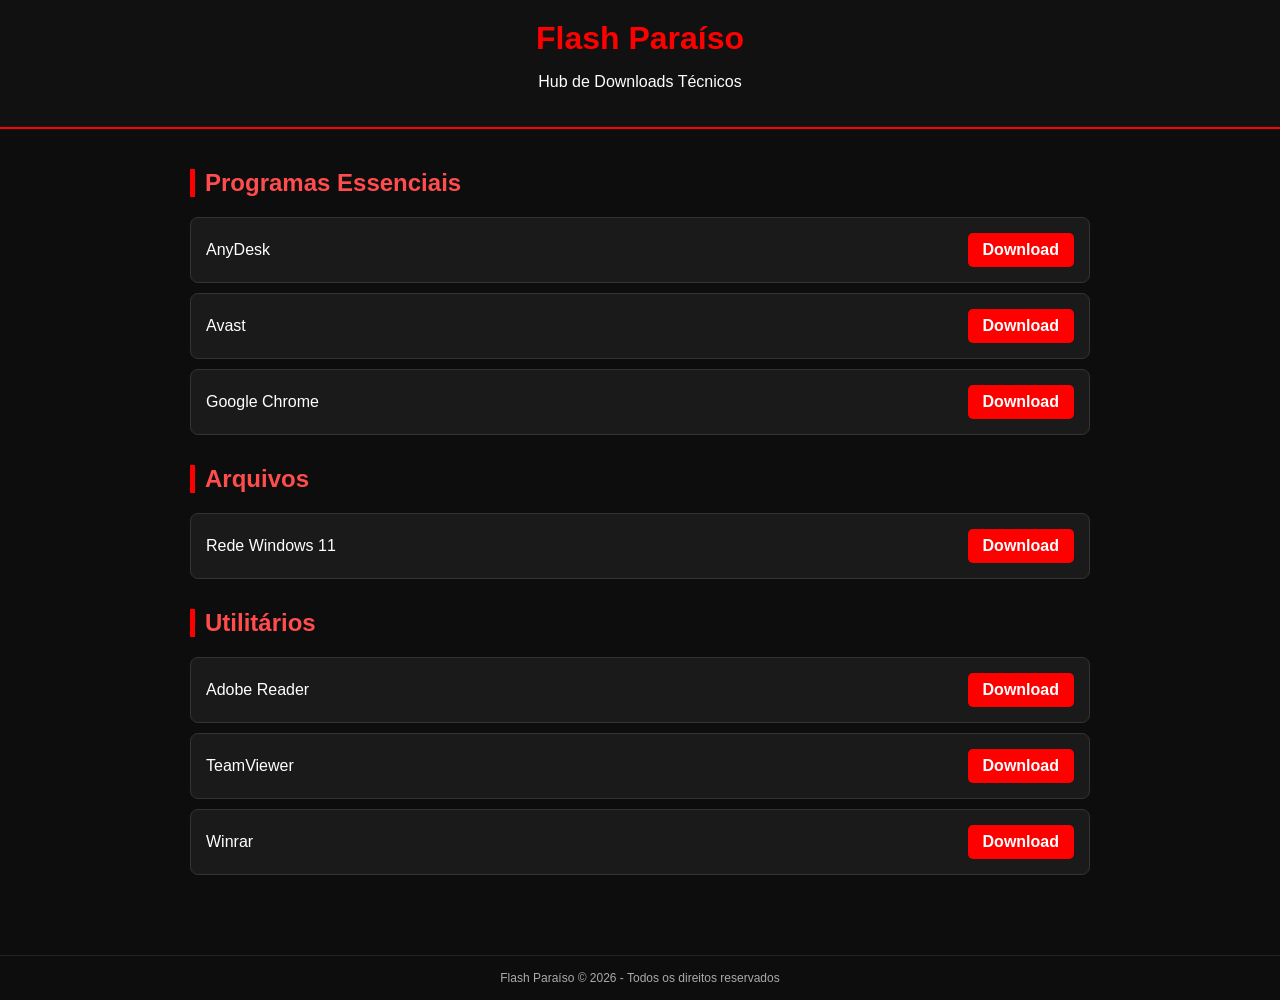
==== index.html @ 2656b897 "Adição de novos softwares" ====
<!DOCTYPE html>
<html lang="pt-BR">
<head>
    <meta charset="UTF-8">
    <meta name="viewport" content="width=device-width, initial-scale=1.0">
    <title>Hub de downloads</title>

    <link rel="stylesheet" href="styles.css">
</head>
    <body>
        <header>
            <h1>Flash Paraíso</h1>
            <p>Hub de Downloads Técnicos</p>
        </header>

        <div class="container">

        <div class="category">
            <h2>Programas Essenciais</h2>

            <div class="card">
                <span>AnyDesk</span>
                <a href="https://flashparaiso-downloads.s3.sa-east-1.amazonaws.com/AnyDesk.exe" class="btn">Download</a>
            </div>

            <div class="card">
                <span>Avast</span>
                <a href="https://flashparaiso-downloads.s3.sa-east-1.amazonaws.com/avast_gr%C3%A1tis_antiv%C3%ADrus_configura%C3%A7%C3%A3o_online.exe" class="btn">Download</a>
            </div>

            <div class="card">
                <span>Google Chrome</span>
                <a href="https://flashparaiso-downloads.s3.sa-east-1.amazonaws.com/ChromeSetup.exe" class="btn">Download</a>
            </div>



        </div>

        <div class="category">
            <h2>Arquivos</h2>

            <div class="card">
                <span>Rede Windows 11</span>
                <a href="https://flashparaiso-downloads.s3.sa-east-1.amazonaws.com/rede+windows+11.rar" class="btn">Download</a>
            </div>
        </div>

        <div class="category">
            <h2>Utilitários</h2>

            <div class="card">
                <span>Adobe Reader</span>
                <a href="https://flashparaiso-downloads.s3.sa-east-1.amazonaws.com/Reader_br_install.exe" class="btn">Download</a>
            </div>

            <div class="card">
                <span>TeamViewer</span>
                <a href="https://flashparaiso-downloads.s3.sa-east-1.amazonaws.com/TeamViewerQS_x64.exe" class="btn">Download</a>
            </div>

            <div class="card">
                <span>Winrar</span>
                <a href="https://flashparaiso-downloads.s3.sa-east-1.amazonaws.com/winrar-x64-720br.exe" class="btn">Download</a>
            </div>

        </div>

    </div>

    <footer>
        Flash Paraíso © 2026 - Todos os direitos reservados
    </footer>
    </body>
</html>
---- styles.css ----
body {
    margin: 0;
    font-family: Arial, sans-serif;
    background-color: #0d0d0d;
    color: #fff;
}

header {
    background-color: #111;
    padding: 20px;
    text-align: center;
    border-bottom: 2px solid #ff0000;
}

header h1 {
    margin: 0;
    color: #ff0000;
}

.container {
    padding: 20px;
    max-width: 900px;
    margin: auto;
}

.category {
    margin-bottom: 30px;
}

.category h2 {
    border-left: 5px solid #ff0000;
    padding-left: 10px;
    color: #ff4d4d;
}

.card {
    background-color: #1a1a1a;
    padding: 15px;
    margin: 10px 0;
    border-radius: 8px;
    display: flex;
    justify-content: space-between;
    align-items: center;
    transition: 0.2s;
    border: 1px solid #333;
}

.card:hover {
    border-color: #ff0000;
    transform: scale(1.01);
}

.btn {
    background-color: #ff0000;
    color: #fff;
    padding: 8px 15px;
    text-decoration: none;
    border-radius: 5px;
    font-weight: bold;
    transition: 0.2s;
}

.btn:hover {
    background-color: #cc0000;
}

footer {
    text-align: center;
    padding: 15px;
    border-top: 1px solid #222;
    margin-top: 30px;
    font-size: 12px;
    color: #aaa;
}
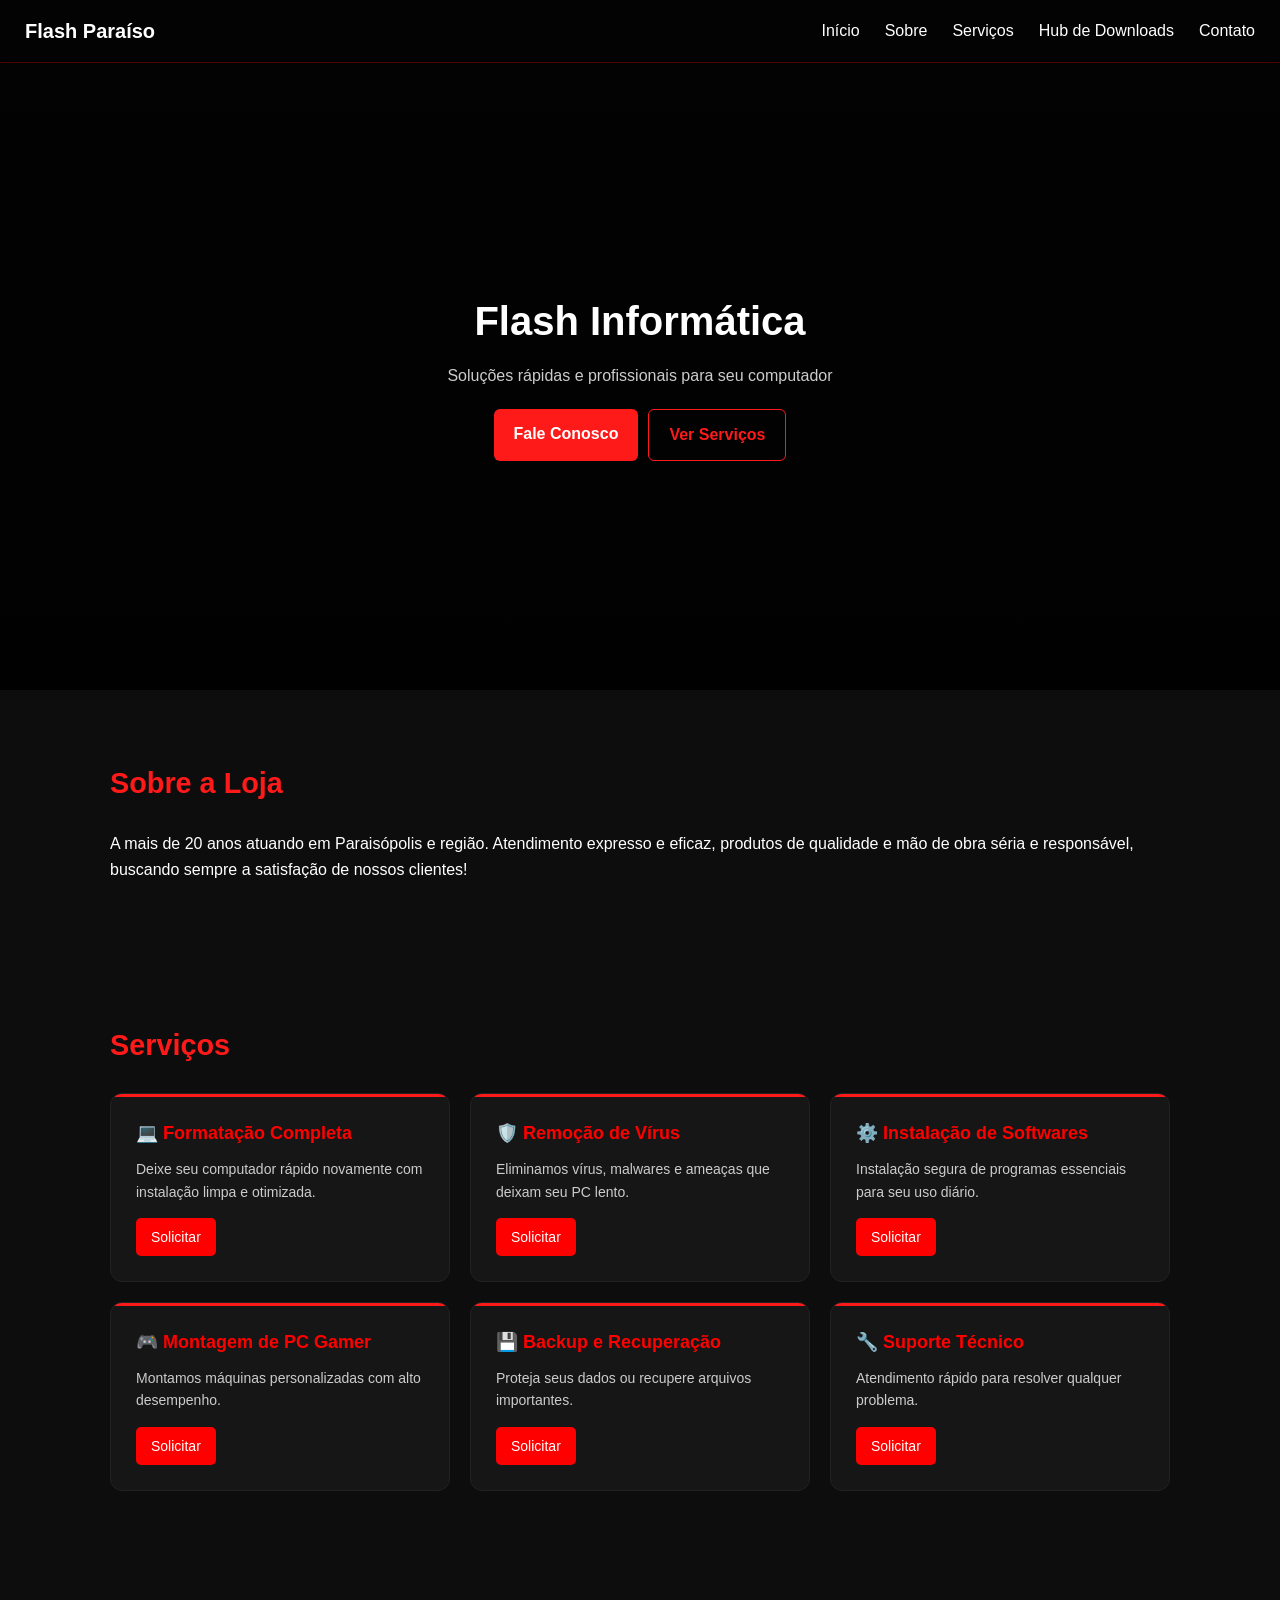
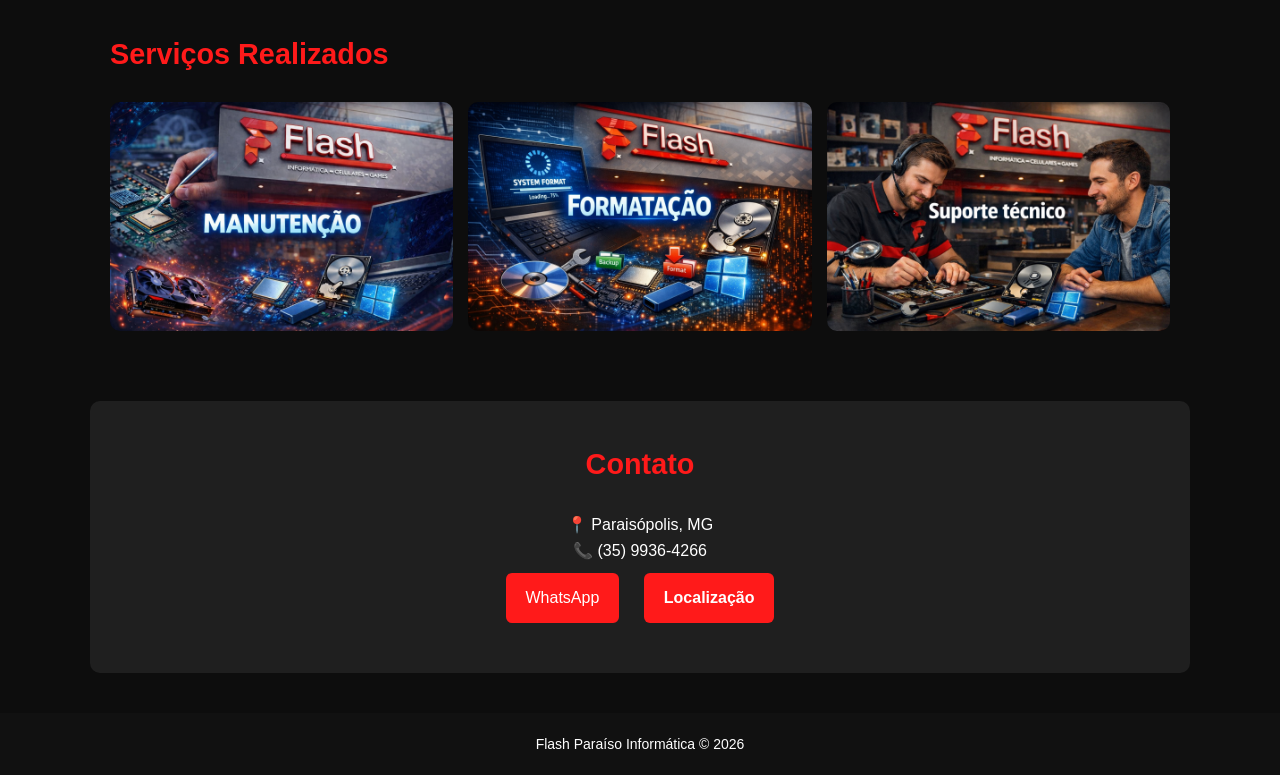
==== commit 555b6865: "Site" ====
--- a/index.html
+++ b/index.html
@@ -1,75 +1,115 @@
 <!DOCTYPE html>
-<html lang="pt-BR">
-<head>
+<html lang="pt-br">
+  <head>
     <meta charset="UTF-8">
     <meta name="viewport" content="width=device-width, initial-scale=1.0">
-    <title>Hub de downloads</title>
+    <title>Flash Informática - Paraíso</title>
 
-    <link rel="stylesheet" href="styles.css">
-</head>
-    <body>
-        <header>
-            <h1>Flash Paraíso</h1>
-            <p>Hub de Downloads Técnicos</p>
-        </header>
+    <link rel="stylesheet" href="styles/index.css">
+  </head>
 
-        <div class="container">
+  <body>
 
-        <div class="category">
-            <h2>Programas Essenciais</h2>
+    <nav>
+      <h1>Flash Paraíso</h1>
+      <div class="menu-toggle" onclick="toggleMenu()">☰</div>
+      <ul id="menu">
+        <li><a href="#">Início</a></li>
+        <li><a href="#sobre">Sobre</a></li>
+        <li><a href="#servicos">Serviços</a></li>
+        <li><a href="view/hub_downloads.html">Hub de Downloads</a></li>
+        <li><a href="#contato">Contato</a></li>
+      </ul>
+    </nav>
 
-            <div class="card">
-                <span>AnyDesk</span>
-                <a href="https://flashparaiso-downloads.s3.sa-east-1.amazonaws.com/AnyDesk.exe" class="btn">Download</a>
-            </div>
+    <header>
+      <h1>Flash Informática</h1>
+      <p>Soluções rápidas e profissionais para seu computador</p>
+      <div class="cta">
+        <a href="#contato" class="btn btn-primary">Fale Conosco</a>
+        <a href="#servicos" class="btn btn-outline">Ver Serviços</a>
+      </div>
+    </header>
 
-            <div class="card">
-                <span>Avast</span>
-                <a href="https://flashparaiso-downloads.s3.sa-east-1.amazonaws.com/avast_gr%C3%A1tis_antiv%C3%ADrus_configura%C3%A7%C3%A3o_online.exe" class="btn">Download</a>
-            </div>
+    <section id="sobre">
+      <h2>Sobre a Loja</h2>
+      <p>
+        A mais de 20 anos atuando em Paraisópolis e região. Atendimento expresso e eficaz, produtos de qualidade e mão de obra séria e responsável, buscando sempre a satisfação de nossos clientes!
+      </p>
+    </section>
 
-            <div class="card">
-                <span>Google Chrome</span>
-                <a href="https://flashparaiso-downloads.s3.sa-east-1.amazonaws.com/ChromeSetup.exe" class="btn">Download</a>
-            </div>
+    <section id="servicos">
+      <h2>Serviços</h2>
 
+      <div class="services">
 
-
+        <div class="card">
+          <h3>💻 Formatação Completa</h3>
+          <p>Deixe seu computador rápido novamente com instalação limpa e otimizada.</p>
+          <a href="#contato">Solicitar</a>
         </div>
 
-        <div class="category">
-            <h2>Arquivos</h2>
-
-            <div class="card">
-                <span>Rede Windows 11</span>
-                <a href="https://flashparaiso-downloads.s3.sa-east-1.amazonaws.com/rede+windows+11.rar" class="btn">Download</a>
-            </div>
+        <div class="card">
+          <h3>🛡️ Remoção de Vírus</h3>
+          <p>Eliminamos vírus, malwares e ameaças que deixam seu PC lento.</p>
+          <a href="#contato">Solicitar</a>
         </div>
 
-        <div class="category">
-            <h2>Utilitários</h2>
-
-            <div class="card">
-                <span>Adobe Reader</span>
-                <a href="https://flashparaiso-downloads.s3.sa-east-1.amazonaws.com/Reader_br_install.exe" class="btn">Download</a>
-            </div>
-
-            <div class="card">
-                <span>TeamViewer</span>
-                <a href="https://flashparaiso-downloads.s3.sa-east-1.amazonaws.com/TeamViewerQS_x64.exe" class="btn">Download</a>
-            </div>
-
-            <div class="card">
-                <span>Winrar</span>
-                <a href="https://flashparaiso-downloads.s3.sa-east-1.amazonaws.com/winrar-x64-720br.exe" class="btn">Download</a>
-            </div>
-
+        <div class="card">
+          <h3>⚙️ Instalação de Softwares</h3>
+          <p>Instalação segura de programas essenciais para seu uso diário.</p>
+          <a href="#contato">Solicitar</a>
         </div>
 
-    </div>
+        <div class="card">
+          <h3>🎮 Montagem de PC Gamer</h3>
+          <p>Montamos máquinas personalizadas com alto desempenho.</p>
+          <a href="#contato">Solicitar</a>
+        </div>
+
+        <div class="card">
+          <h3>💾 Backup e Recuperação</h3>
+          <p>Proteja seus dados ou recupere arquivos importantes.</p>
+          <a href="#contato">Solicitar</a>
+        </div>
+
+        <div class="card">
+          <h3>🔧 Suporte Técnico</h3>
+          <p>Atendimento rápido para resolver qualquer problema.</p>
+          <a href="#contato">Solicitar</a>
+        </div>
+
+      </div>
+    </section>
+
+    <section id="portfolio">
+      <h2>Serviços Realizados</h2>
+      <div class="portfolio">
+        <img src="imgs/Manutenção.png">
+        <img src="imgs/Formatação.png">
+        <img src="imgs/suporte.png">
+      </div>
+    </section>
+
+    <section id="contato" class="contact">
+      <h2>Contato</h2>
+      <p>📍 Paraisópolis, MG</p>
+      <p>📞 (35) 9936-4266</p>
+      <a href="#">WhatsApp</a>
+      <a href="https://www.google.com/maps?q=-22.55299272818086, -45.78072601099221" target="_blank" class="btn">
+          Localização
+      </a>
+    </section>
 
     <footer>
-        Flash Paraíso © 2026 - Todos os direitos reservados
+      <p>Flash Paraíso Informática © 2026</p>
     </footer>
-    </body>
+
+    <script>
+    function toggleMenu(){
+      document.getElementById('menu').classList.toggle('active');
+    }
+    </script>
+
+  </body>
 </html>
--- a/styles/index.css
+++ b/styles/index.css
@@ -0,0 +1,254 @@
+:root{
+      --red:#ff1a1a;
+      --dark:#0d0d0d;
+      --card:#161616;
+      --soft:#1f1f1f;
+    }
+
+    *{margin:0;padding:0;box-sizing:border-box}
+
+    html{scroll-behavior:smooth}
+
+    body{
+        font-family: 'Segoe UI', Arial, sans-serif;
+        background:var(--dark);
+        color:#fff;
+        line-height:1.6;
+    }
+
+    /* NAV */
+    nav{
+        position:fixed;
+        top:0;
+        width:100%;
+        backdrop-filter: blur(10px);
+        background:rgba(0,0,0,0.7);
+        display:flex;
+        justify-content:space-between;
+        align-items:center;
+        padding:15px 25px;
+        border-bottom:1px solid rgba(255,0,0,0.3);
+        z-index:1000;
+    }
+
+    nav h1{color:var(--white);font-size:20px}
+
+    nav ul{list-style:none;display:flex;gap:25px}
+
+    nav a{
+        text-decoration:none;
+        color:#fff;
+        font-weight:500;
+        position:relative;
+    }
+
+    nav a::after{
+        content:"";
+        position:absolute;
+        bottom:-5px;
+        left:0;
+        width:0%;
+        height:2px;
+        background:var(--red);
+        transition:.3s;
+    }
+
+    nav a:hover::after{width:100%}
+
+    .menu-toggle{display:none;font-size:24px;cursor:pointer}
+
+    /* HERO */
+    header{
+        height:70vh;
+        background: linear-gradient(rgba(0,0,0,0.8), rgba(0,0,0,0.9)), url('../imgs/Banner tecnológico2.png') center/cover;
+        display:flex;
+        flex-direction:column;
+        align-items:center;
+        justify-content:center;
+        text-align:center;
+        padding:20px;
+        margin-top:60px;
+    }
+
+    header h1{
+        font-size:2.5rem;
+        color:#fff;
+        margin-bottom:10px;
+    }
+
+    header p{
+        color:#ccc;
+        max-width:600px;
+    }
+
+    .cta{
+        margin-top:20px;
+        display:flex;
+        gap:10px;
+        flex-wrap:wrap;
+        justify-content:center;
+    }
+
+    .btn{
+        padding:12px 20px;
+        border-radius:6px;
+        text-decoration:none;
+        font-weight:bold;
+        transition:.3s;
+    }
+
+    .btn-primary{background:var(--red);color:#fff}
+    .btn-primary:hover{background:#cc0000}
+
+    .btn-outline{
+        border:1px solid var(--red);
+        color:var(--red);
+    }
+    .btn-outline:hover{background:var(--red);color:#fff}
+
+    section{
+        padding:70px 20px;
+        max-width:1100px;
+        margin:auto;
+    }
+
+    h2{
+        color:var(--red);
+        margin-bottom:25px;
+        font-size:1.8rem;
+    }
+
+    /* CARDS */
+    .services{
+        display:grid;
+        grid-template-columns:1fr;
+        gap:20px;
+    }
+
+    @media(min-width:700px){
+      .services{grid-template-columns:repeat(2,1fr)}
+    }
+
+    @media(min-width:1000px){
+      .services{grid-template-columns:repeat(3,1fr)}
+    }
+
+    .card{
+        background:var(--card);
+        padding:25px;
+        border-radius:12px;
+        border:1px solid #222;
+        transition:.3s;
+        position:relative;
+        overflow:hidden;
+    }
+
+    .card::before{
+        content:"";
+        position:absolute;
+        top:0;
+        left:0;
+        width:100%;
+        height:3px;
+        background:var(--red);
+    }
+
+    .card:hover{
+        transform:translateY(-5px);
+        box-shadow:0 0 15px rgba(255,0,0,0.3);
+    }
+
+    .card h3 {
+        margin-bottom: 10px;
+        color: #ff0000;
+        font-size: 18px;
+    }
+
+    .card p {
+        font-size: 14px;
+        color: #ccc;
+        margin-bottom: 15px;
+    }
+
+    .card a {
+        display: inline-block;
+        padding: 8px 15px;
+        background: #ff0000;
+        color: #fff;
+        border-radius: 5px;
+        text-decoration: none;
+        font-size: 14px;
+        transition: 0.3s;
+    }
+
+    .card a:hover {
+        background: #cc0000;
+    }
+
+    /* PORTFOLIO */
+    .portfolio{
+        display:grid;
+        gap:15px;
+    }
+
+    @media(min-width:700px){
+      .portfolio{grid-template-columns:repeat(2,1fr)}
+    }
+
+    @media(min-width:1000px){
+      .portfolio{grid-template-columns:repeat(3,1fr)}
+    }
+
+    .portfolio img{
+        width:100%;
+        border-radius:10px;
+        transition:.3s;
+    }
+
+    .portfolio img:hover{
+        transform:scale(1.05);
+    }
+
+    /* CONTACT */
+    .contact{
+        text-align:center;
+        background:var(--soft);
+        border-radius:10px;
+        padding:40px 20px;
+    }
+
+    .contact a{
+        display:inline-block;
+        margin:10px;
+        padding:12px 20px;
+        background:var(--red);
+        color:#fff;
+        border-radius:6px;
+        text-decoration:none;
+    }
+
+    footer{
+        text-align:center;
+        padding:20px;
+        background:#111;
+        margin-top:40px;
+        font-size:14px;
+    }
+
+    /* MOBILE MENU */
+    @media(max-width:768px){
+      nav ul{
+        position:absolute;
+        top:60px;
+        right:0;
+        width:220px;
+        flex-direction:column;
+        background:#111;
+        display:none;
+        padding:15px;
+      }
+
+      nav ul.active{display:flex}
+
+      .menu-toggle{display:block}
+    }
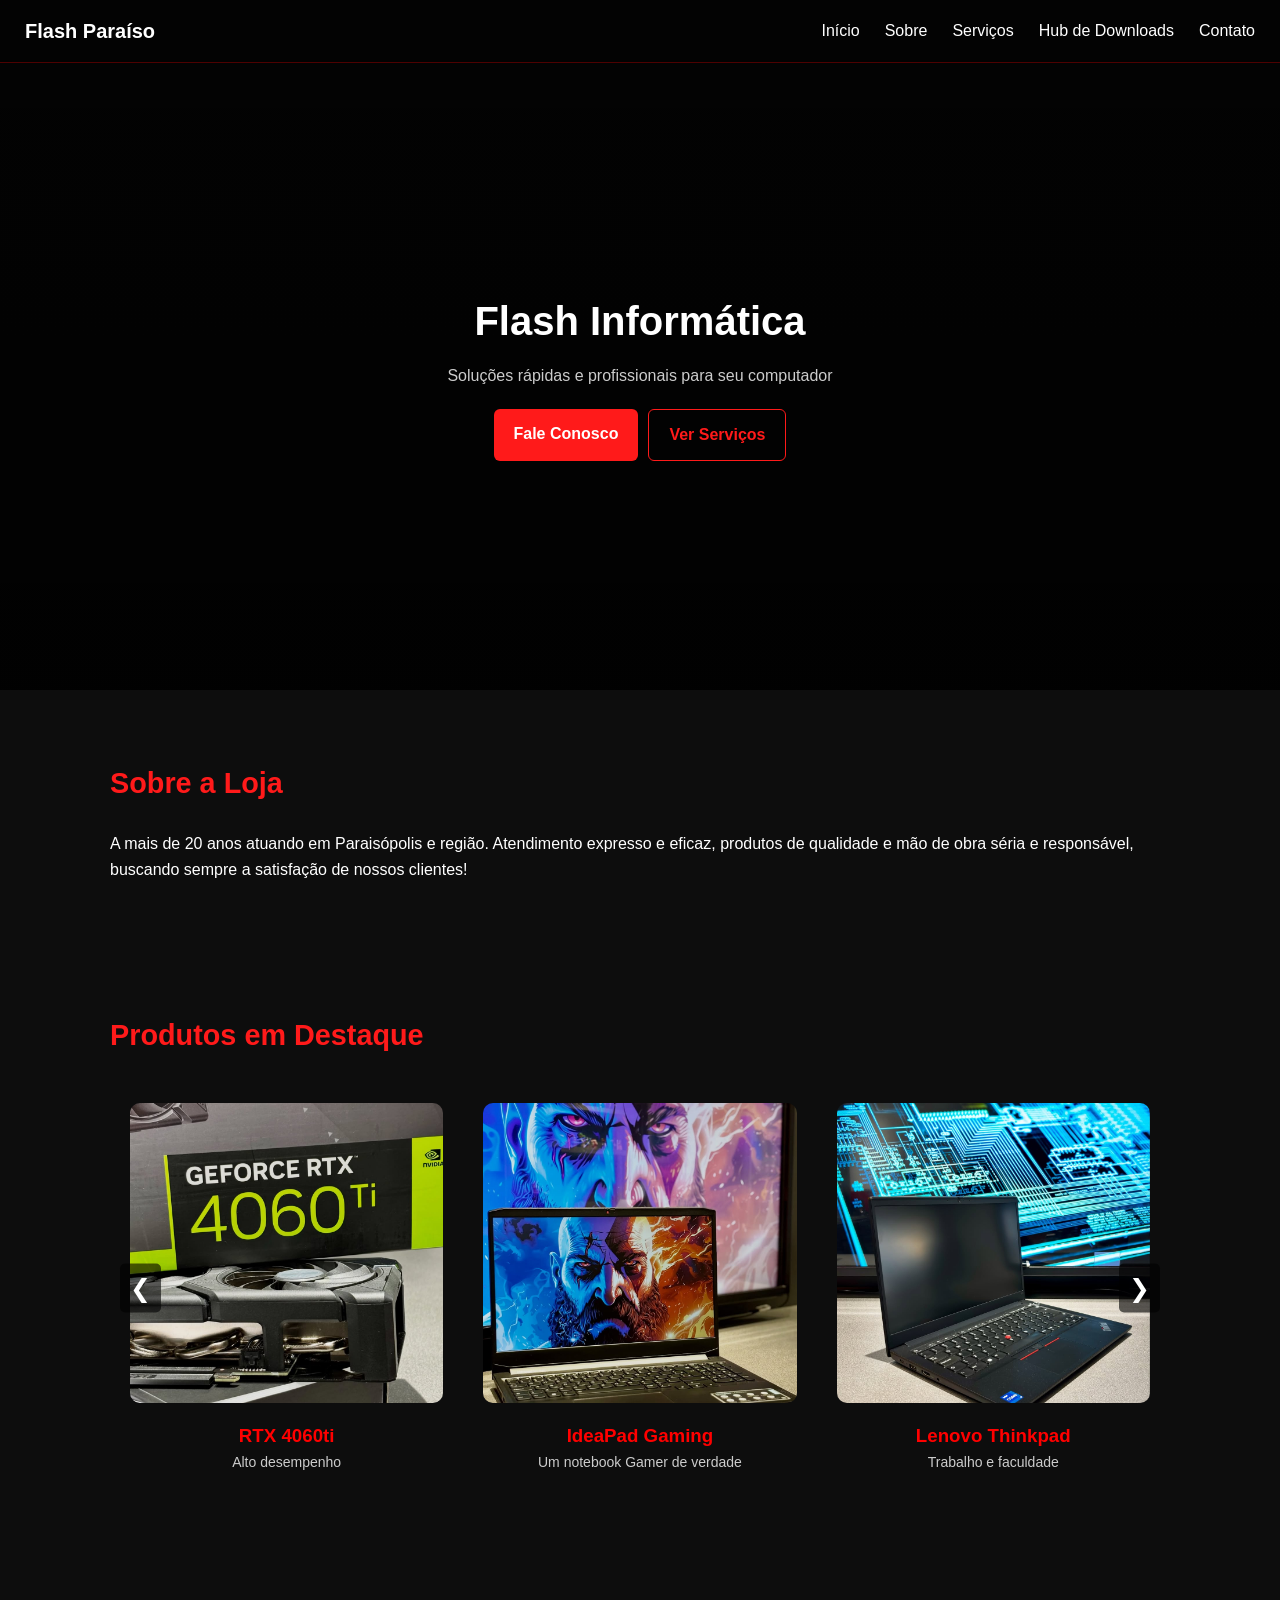
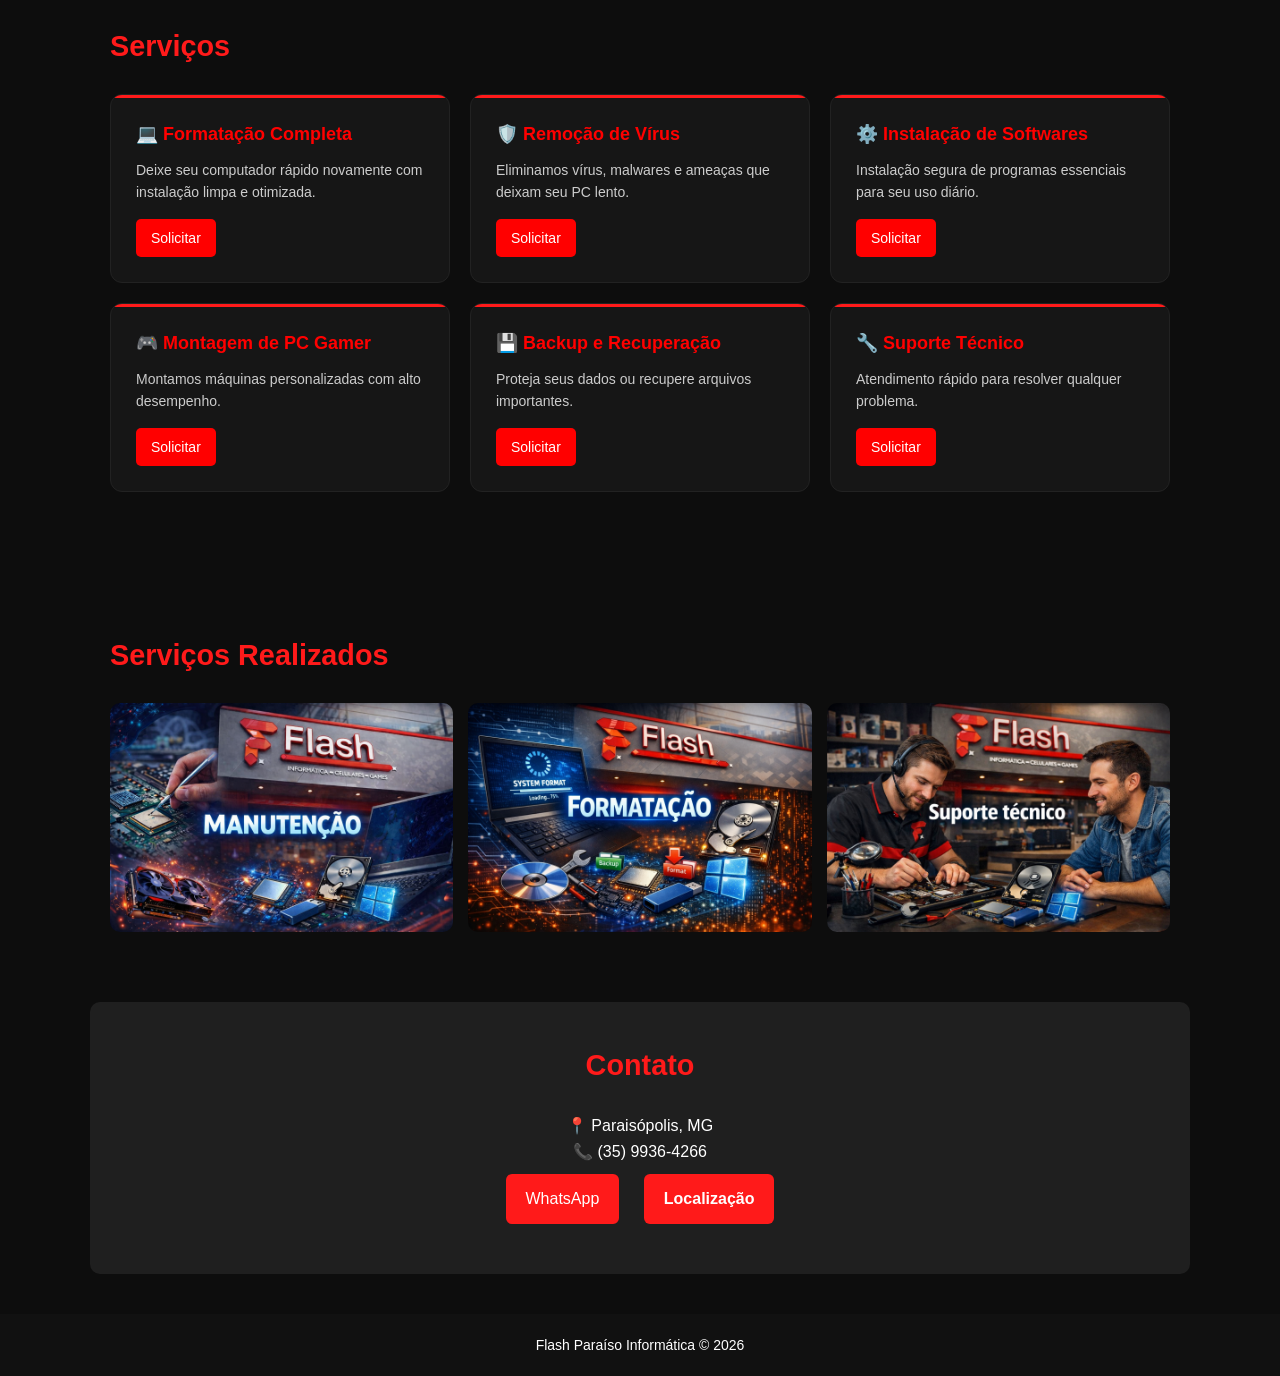
==== commit 4d451af5: "Seção de Produtos em destaque" ====
--- a/index.html
+++ b/index.html
@@ -5,6 +5,7 @@
     <meta name="viewport" content="width=device-width, initial-scale=1.0">
     <title>Flash Informática - Paraíso</title>
 
+    <link rel="icon" href="imgs/icone.ico" type="image/x-icon">
     <link rel="stylesheet" href="styles/index.css">
   </head>
 
@@ -36,6 +37,44 @@
       <p>
         A mais de 20 anos atuando em Paraisópolis e região. Atendimento expresso e eficaz, produtos de qualidade e mão de obra séria e responsável, buscando sempre a satisfação de nossos clientes!
       </p>
+    </section>
+
+    <section id="destaques">
+      <h2>Produtos em Destaque</h2>
+
+        <div class="carousel">
+          <button class="prev" onclick="moveSlide(-1)">❮</button>
+
+          <div class="carousel-track" id="carouselTrack">
+            
+            <div class="carousel-item">
+              <img src="imgs/rtx4060.jpg">
+              <h3>RTX 4060ti</h3>
+              <p>Alto desempenho</p>
+            </div>
+
+            <div class="carousel-item">
+              <img src="imgs/IdeaPad Gaming.jpg">
+              <h3>IdeaPad Gaming</h3>
+              <p>Um notebook Gamer de verdade</p>
+            </div>
+
+            <div class="carousel-item">
+              <img src="imgs/Lenovo Thinkpad.jpg">
+              <h3>Lenovo Thinkpad</h3>
+              <p>Trabalho e faculdade</p>
+            </div>
+
+            <div class="carousel-item">
+              <img src="imgs/controle.jpg">
+              <h3>Controle Xbox One</h3>
+              <p>O verdadeiro conforto em forma de controle</p>
+            </div>
+
+          </div>
+
+          <button class="next" onclick="moveSlide(1)">❯</button>
+        </div>
     </section>
 
     <section id="servicos">
@@ -95,7 +134,7 @@
       <h2>Contato</h2>
       <p>📍 Paraisópolis, MG</p>
       <p>📞 (35) 9936-4266</p>
-      <a href="#">WhatsApp</a>
+      <a href="https://wa.me/553599364266">WhatsApp</a>
       <a href="https://www.google.com/maps?q=-22.55299272818086, -45.78072601099221" target="_blank" class="btn">
           Localização
       </a>
@@ -110,6 +149,26 @@
       document.getElementById('menu').classList.toggle('active');
     }
     </script>
+    
+    <script>
+      let index = 0;
+
+      function moveSlide(direction) {
+        const track = document.getElementById("carouselTrack");
+        const items = document.querySelectorAll(".carousel-item");
+
+        const total = items.length;
+
+        index += direction;
+
+        if (index < 0) index = total - 1;
+        if (index >= total) index = 0;
+
+        const width = items[0].clientWidth;
+
+        track.style.transform = `translateX(-${index * width}px)`;
+      }
+    </script>
 
   </body>
 </html>
--- a/styles/index.css
+++ b/styles/index.css
@@ -45,12 +45,17 @@
     nav a::after{
         content:"";
         position:absolute;
-        bottom:-5px;
-        left:0;
+        bottom:-6px;
+        left:50%;
         width:0%;
         height:2px;
         background:var(--red);
-        transition:.3s;
+        transition:0.3s;
+        transform:translateX(-50%);
+    }
+
+    nav a:hover::after{
+        width:100%;
     }
 
     nav a:hover::after{width:100%}
@@ -251,4 +256,79 @@
       nav ul.active{display:flex}
 
       .menu-toggle{display:block}
-    }+    }
+
+    #destaques {
+  max-width: 1100px;
+  margin: auto;
+  padding: 60px 20px;
+}
+
+.carousel {
+  position: relative;
+  overflow: hidden;
+}
+
+.carousel-track {
+  display: flex;
+  transition: transform 0.4s ease;
+}
+
+.carousel-item {
+  min-width: 100%;
+  padding: 20px;
+  text-align: center;
+}
+
+.carousel-item img {
+  width: 100%;
+  max-height: 300px;
+  object-fit: cover;
+  border-radius: 10px;
+}
+
+.carousel-item h3 {
+  margin-top: 10px;
+  color: #ff0000;
+}
+
+.carousel-item p {
+  color: #ccc;
+  font-size: 14px;
+}
+
+/* BOTÕES */
+.prev, .next {
+  position: absolute;
+  top: 50%;
+  transform: translateY(-50%);
+  background: rgba(0,0,0,0.6);
+  border: none;
+  color: #fff;
+  font-size: 25px;
+  padding: 10px;
+  cursor: pointer;
+  border-radius: 5px;
+
+  z-index: 10; /* 🔥 ISSO RESOLVE */
+}
+
+.prev { left: 10px; }
+.next { right: 10px; }
+
+.prev:hover, .next:hover {
+  background: #ff0000;
+}
+
+/* RESPONSIVO */
+@media(min-width: 768px) {
+  .carousel-item {
+    min-width: 50%;
+  }
+}
+
+@media(min-width: 1000px) {
+  .carousel-item {
+    min-width: 33.33%;
+  }
+}
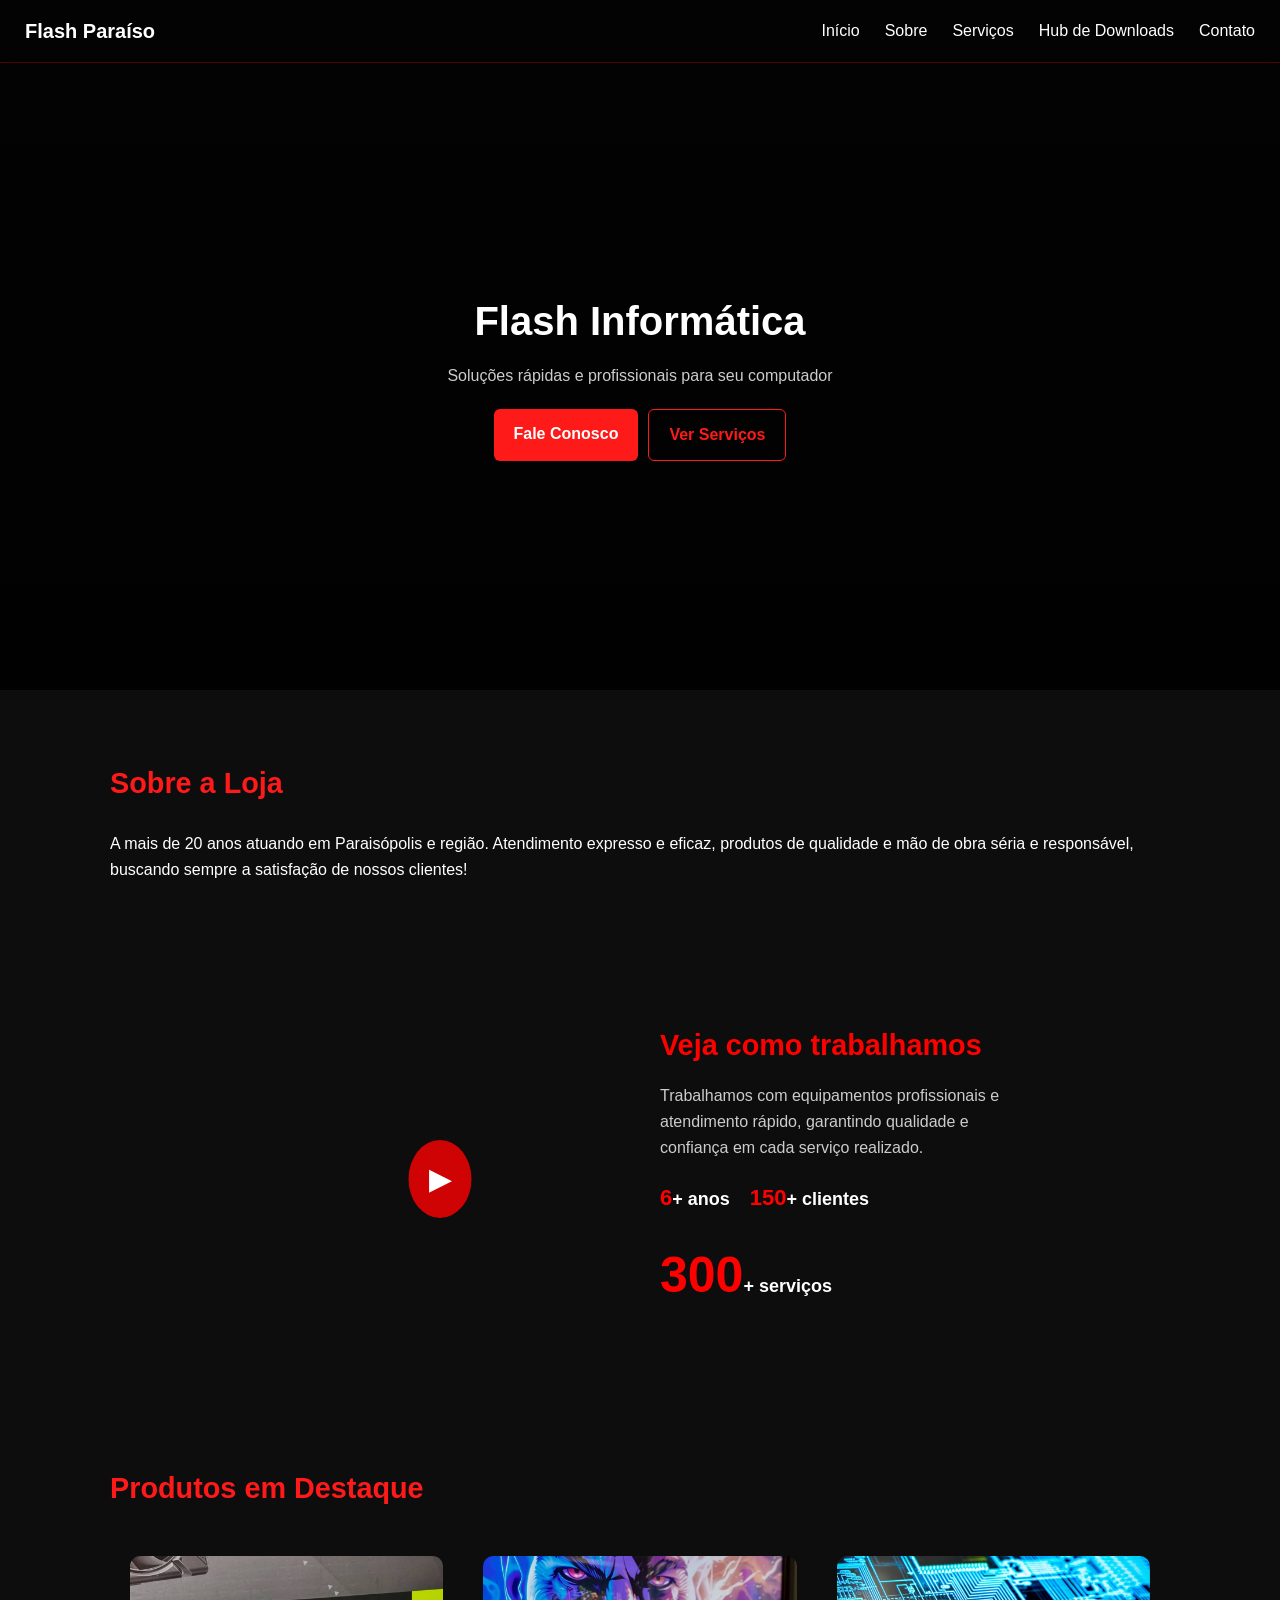
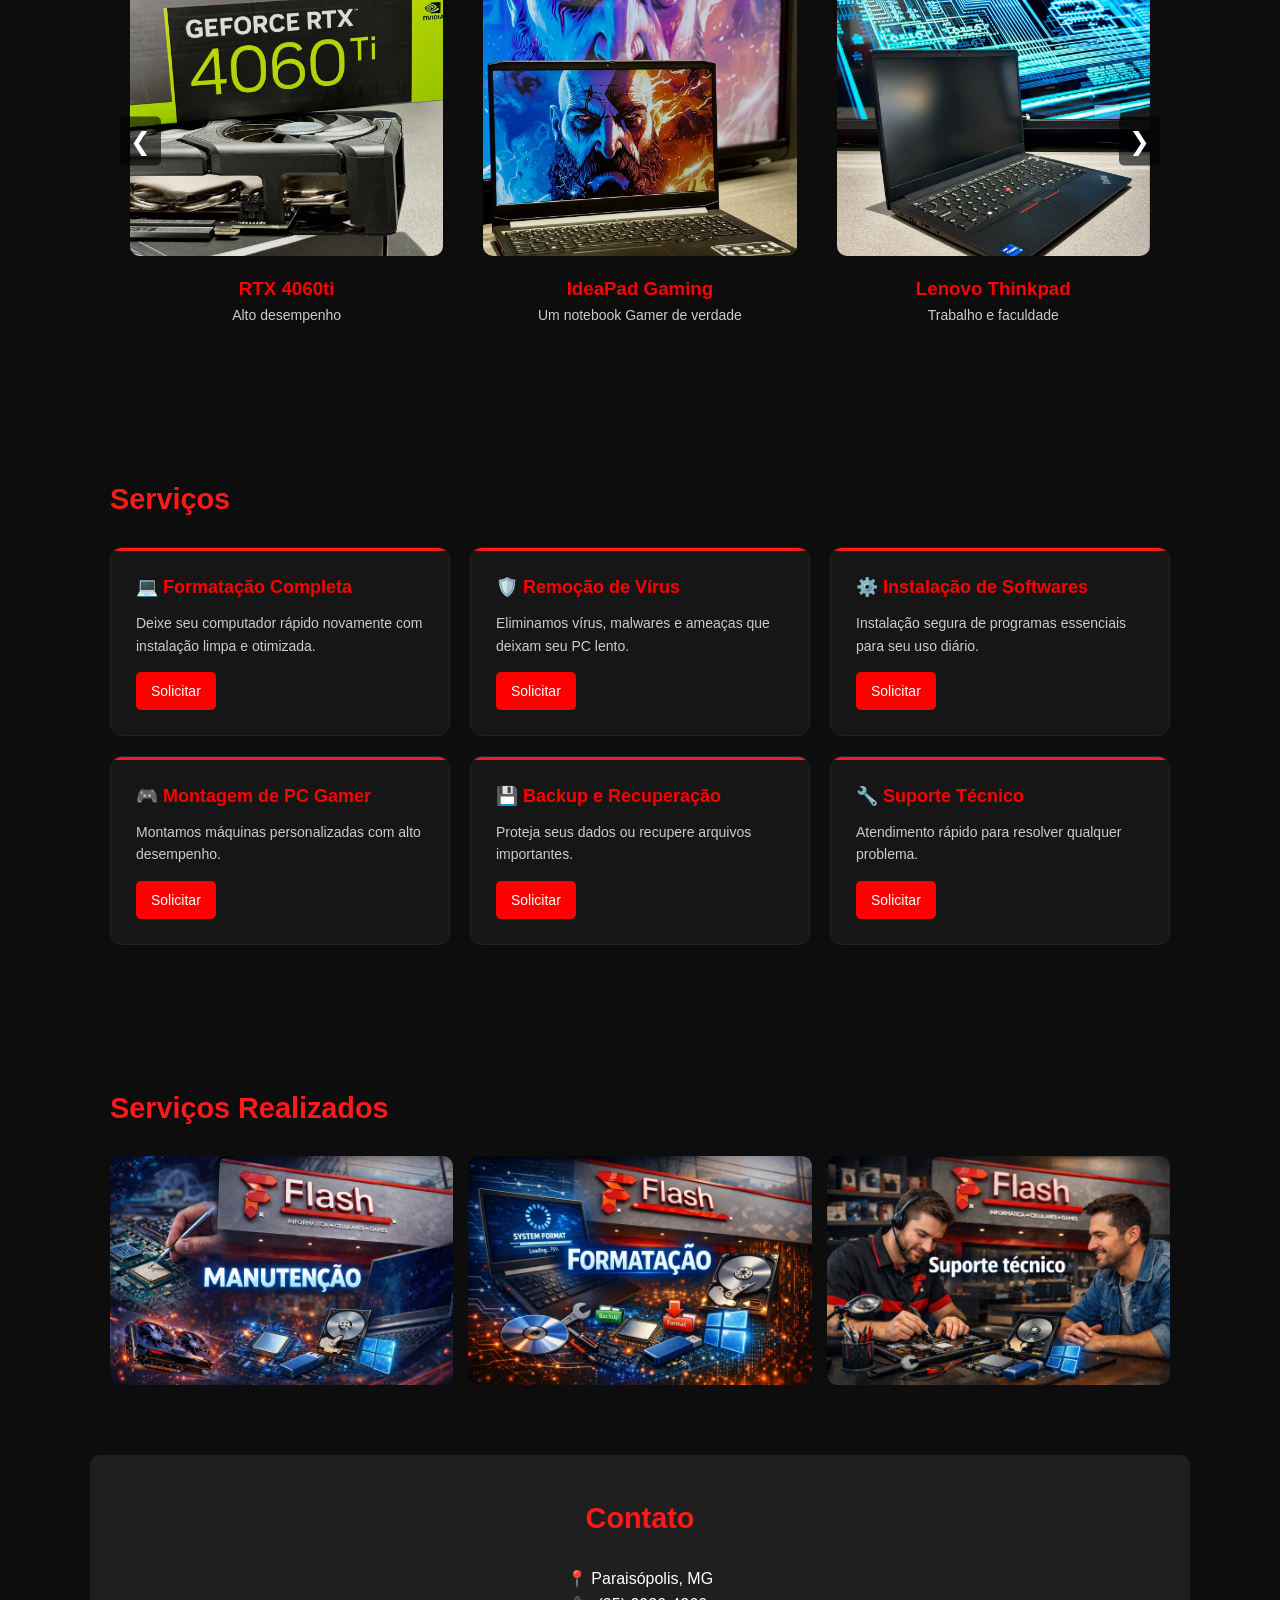
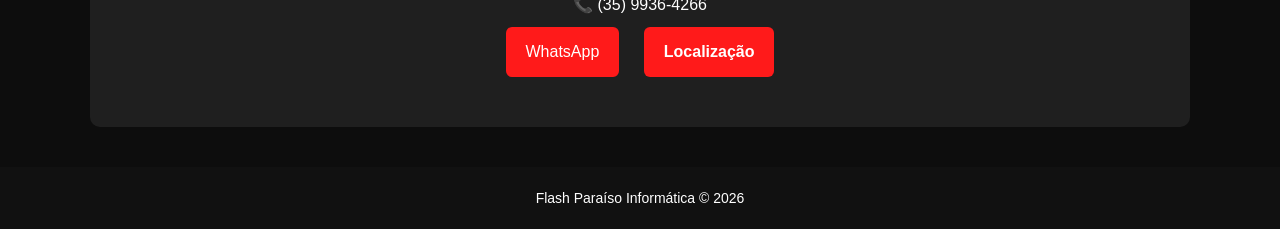
==== commit 58bc846f: "Style: Seção com vídeo" ====
--- a/index.html
+++ b/index.html
@@ -39,6 +39,42 @@
       </p>
     </section>
 
+    <section id="video-info">
+      <div class="video-container">
+
+        <!-- VÍDEO -->
+        <div class="video-box">
+          <video id="meuVideo" autoplay muted loop playsinline>
+            <source src="video/video1.mp4" type="video/mp4">
+          </video>
+
+          <div class="play-button" id="playBtn" onclick="toggleVideo()">▶</div>
+        </div>
+
+        <!-- TEXTO -->
+        <div class="text-box">
+          <h2>Veja como trabalhamos</h2>
+
+          <p>
+            Trabalhamos com equipamentos profissionais e atendimento rápido,
+            garantindo qualidade e confiança em cada serviço realizado.
+          </p>
+
+          <!-- ESTATÍSTICAS -->
+          <div class="stats">
+            <div><span class="count" data-target="20">0</span>+ anos</div>
+            <div><span class="count" data-target="500">0</span>+ clientes</div>
+            <div><span class="count" data-target="1000" style="font-size: 50px;">0</span>+ serviços</div>
+          </div>
+
+          <!-- <a href="https://wa.me/553599364266?text=Olá,%20vi%20o%20vídeo%20e%20quero%20mais%20informações" class="btn" style="color: red;">
+            Falar no WhatsApp
+          </a> -->
+        </div>
+
+      </div>
+    </section>
+
     <section id="destaques">
       <h2>Produtos em Destaque</h2>
 
@@ -149,6 +185,67 @@
       document.getElementById('menu').classList.toggle('active');
     }
     </script>
+
+    <script>
+    // PLAY / PAUSE
+    const video = document.getElementById("meuVideo");
+    const playBtn = document.getElementById("playBtn");
+
+    function toggleVideo() {
+      if (video.paused) {
+        video.play();
+        playBtn.style.display = "none";
+      } else {
+        video.pause();
+        playBtn.style.display = "flex";
+      }
+    }
+
+    // Quando vídeo começa sozinho → esconder botão
+    video.addEventListener("play", () => {
+      playBtn.style.display = "none";
+    });
+
+    // Quando pausa → mostrar botão
+    video.addEventListener("pause", () => {
+      playBtn.style.display = "flex";
+    });
+
+    // ANIMAÇÃO DOS NÚMEROS
+    const counters = document.querySelectorAll('.count');
+
+    const animateCounters = () => {
+      counters.forEach(counter => {
+        const target = +counter.getAttribute('data-target');
+        let count = 0;
+
+        const update = () => {
+          const increment = target / 100;
+
+          if (count < target) {
+            count += increment;
+            counter.innerText = Math.floor(count);
+            setTimeout(update, 20);
+          } else {
+            counter.innerText = target;
+          }
+        };
+
+        update();
+      });
+    };
+
+    // ATIVAR AO APARECER NA TELA
+    const observer = new IntersectionObserver(entries => {
+      entries.forEach(entry => {
+        if (entry.isIntersecting) {
+          animateCounters();
+        }
+      });
+    });
+
+    observer.observe(document.querySelector('#video-info'));
+    </script>
     
     <script>
       let index = 0;
--- a/styles/index.css
+++ b/styles/index.css
@@ -331,4 +331,84 @@
   .carousel-item {
     min-width: 33.33%;
   }
+}
+
+/* Video de incio */
+
+#video-info {
+  padding: 70px 20px;
+  max-width: 800px;
+  margin: auto;
+}
+
+.video-container {
+  display: grid;
+  gap: 40px;
+  align-items: center;
+}
+
+/* VÍDEO */
+.video-box {
+  position: relative;
+}
+
+.video-box video {
+  width: 100%;
+  border-radius: 12px;
+}
+
+/* BOTÃO PLAY */
+.play-button {
+  position: absolute;
+  top: 50%;
+  left: 50%;
+  transform: translate(-50%, -50%);
+  background: rgba(255,0,0,0.8);
+  color: #fff;
+  font-size: 30px;
+  padding: 15px 20px;
+  border-radius: 50%;
+  cursor: pointer;
+  transition: 0.3s;
+}
+
+.play-button:hover {
+  background: #ff0000;
+  transform: translate(-50%, -50%) scale(1.1);
+}
+
+/* TEXTO */
+.text-box h2 {
+  color: #ff0000;
+  margin-bottom: 15px;
+}
+
+.text-box p {
+  color: #ccc;
+  margin-bottom: 20px;
+}
+
+/* STATS */
+.stats {
+  display: flex;
+  gap: 20px;
+  margin-bottom: 20px;
+  flex-wrap: wrap;
+}
+
+.stats div {
+  font-size: 18px;
+  font-weight: bold;
+}
+
+.stats span {
+  color: #ff0000;
+  font-size: 22px;
+}
+
+/* RESPONSIVO */
+@media (min-width: 768px) {
+  .video-container {
+    grid-template-columns: 1fr 1fr;
+  }
 }
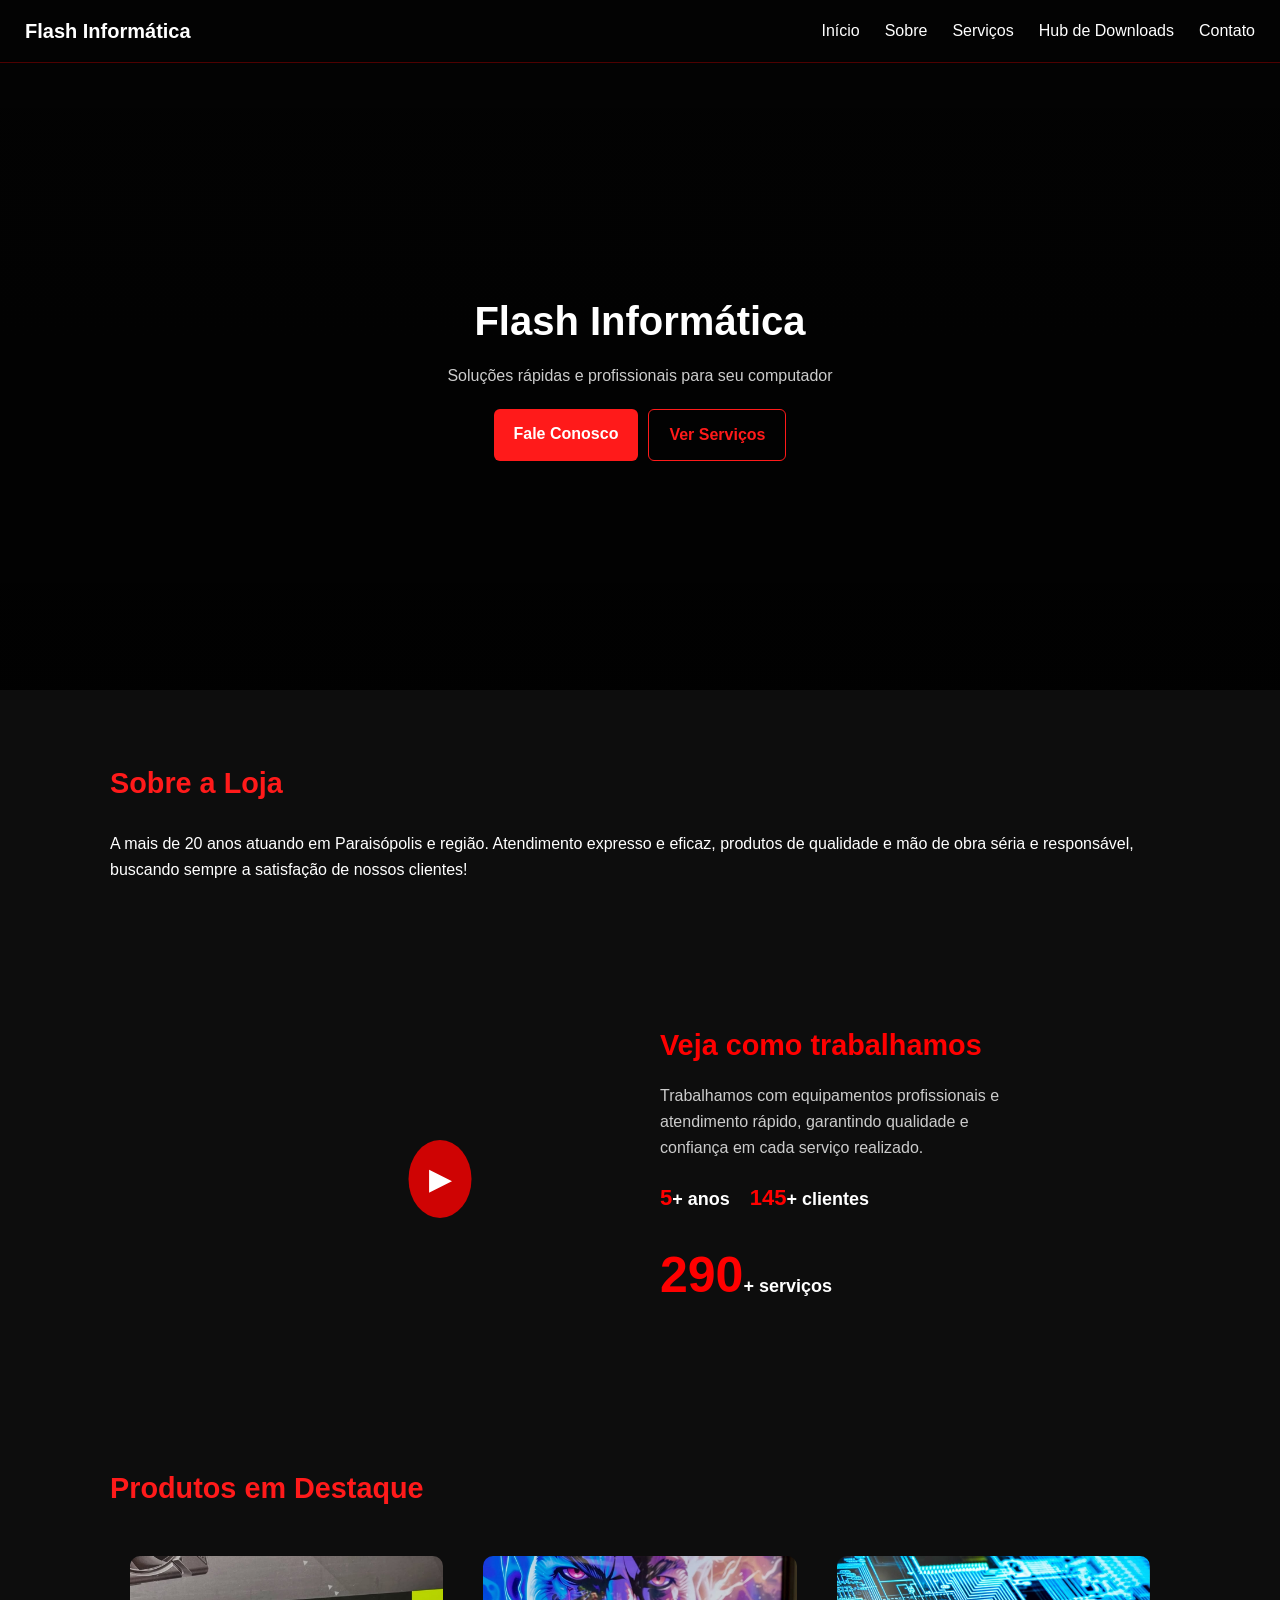
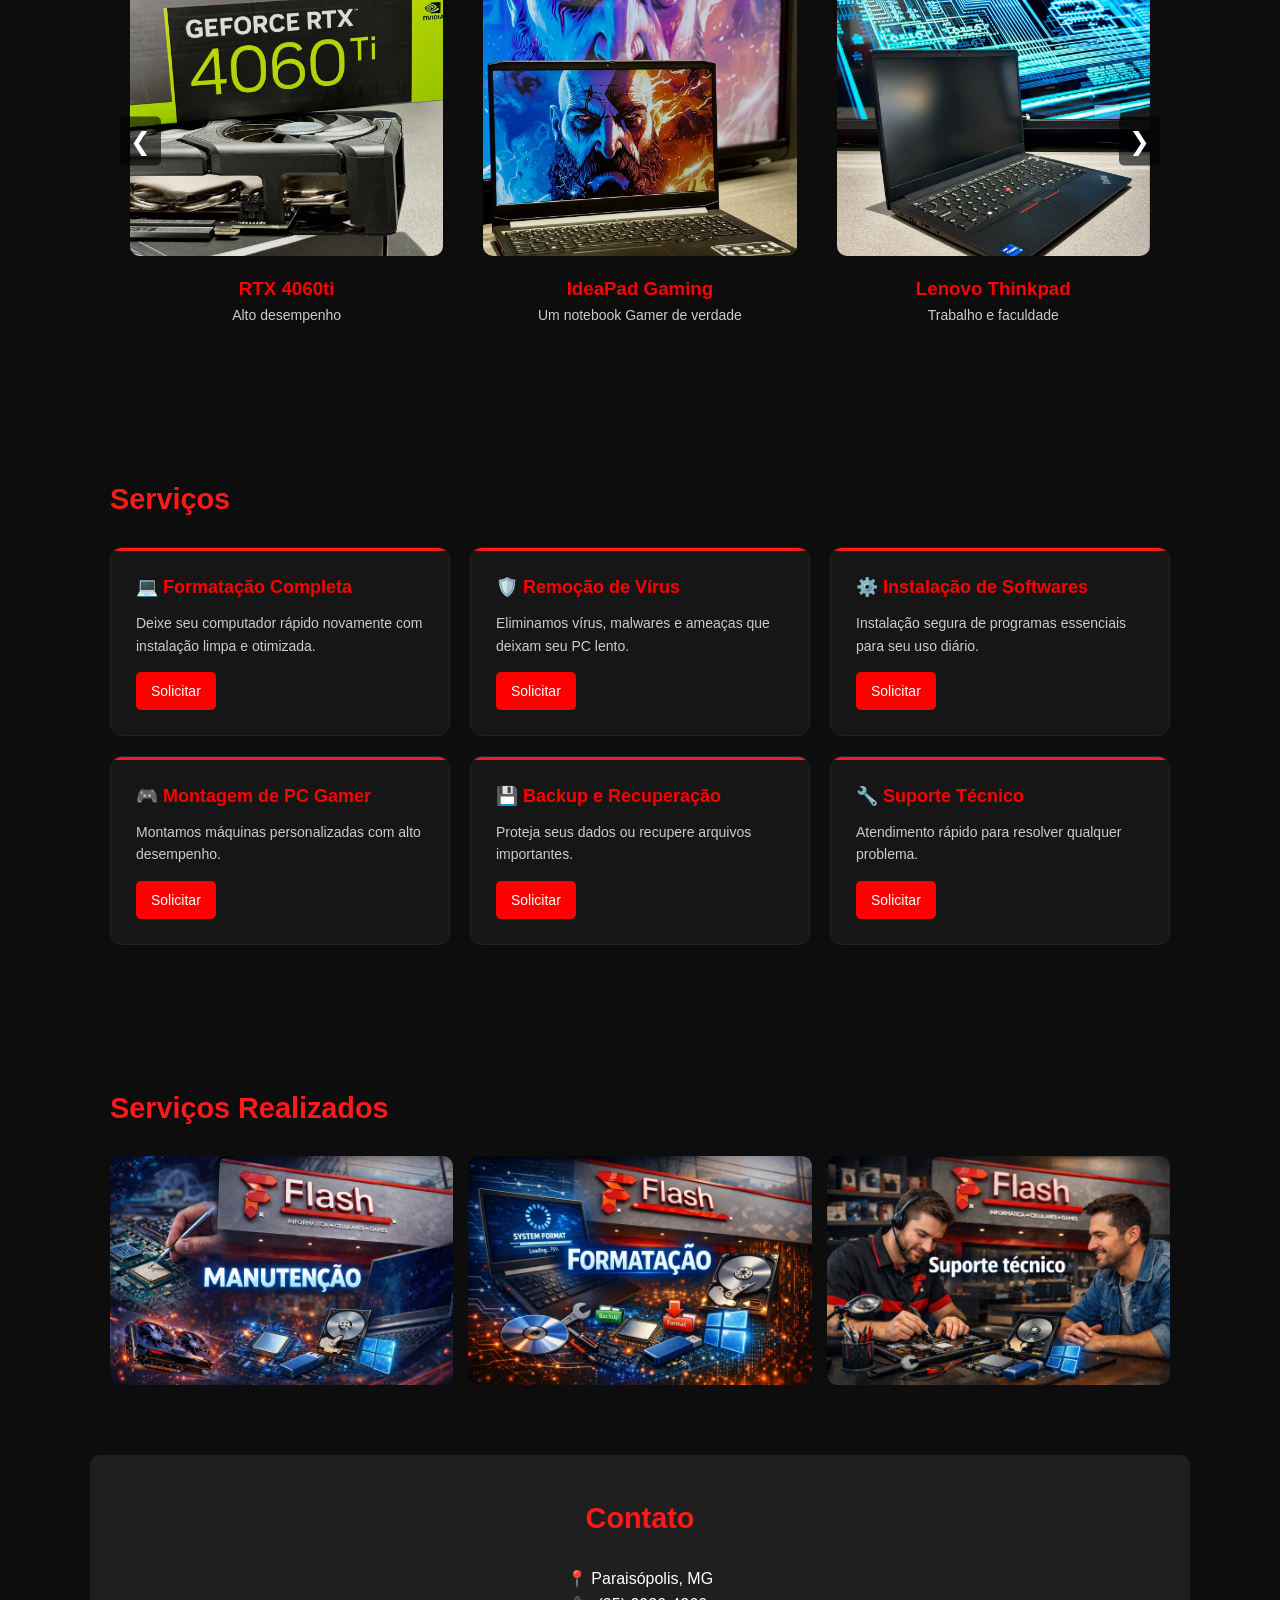
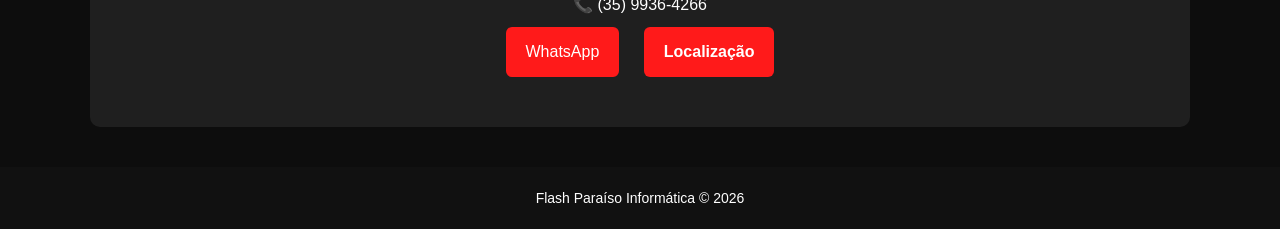
==== commit d49f6006: "fix" ====
--- a/index.html
+++ b/index.html
@@ -12,7 +12,7 @@
   <body>
 
     <nav>
-      <h1>Flash Paraíso</h1>
+      <h1>Flash Informática</h1>
       <div class="menu-toggle" onclick="toggleMenu()">☰</div>
       <ul id="menu">
         <li><a href="#">Início</a></li>
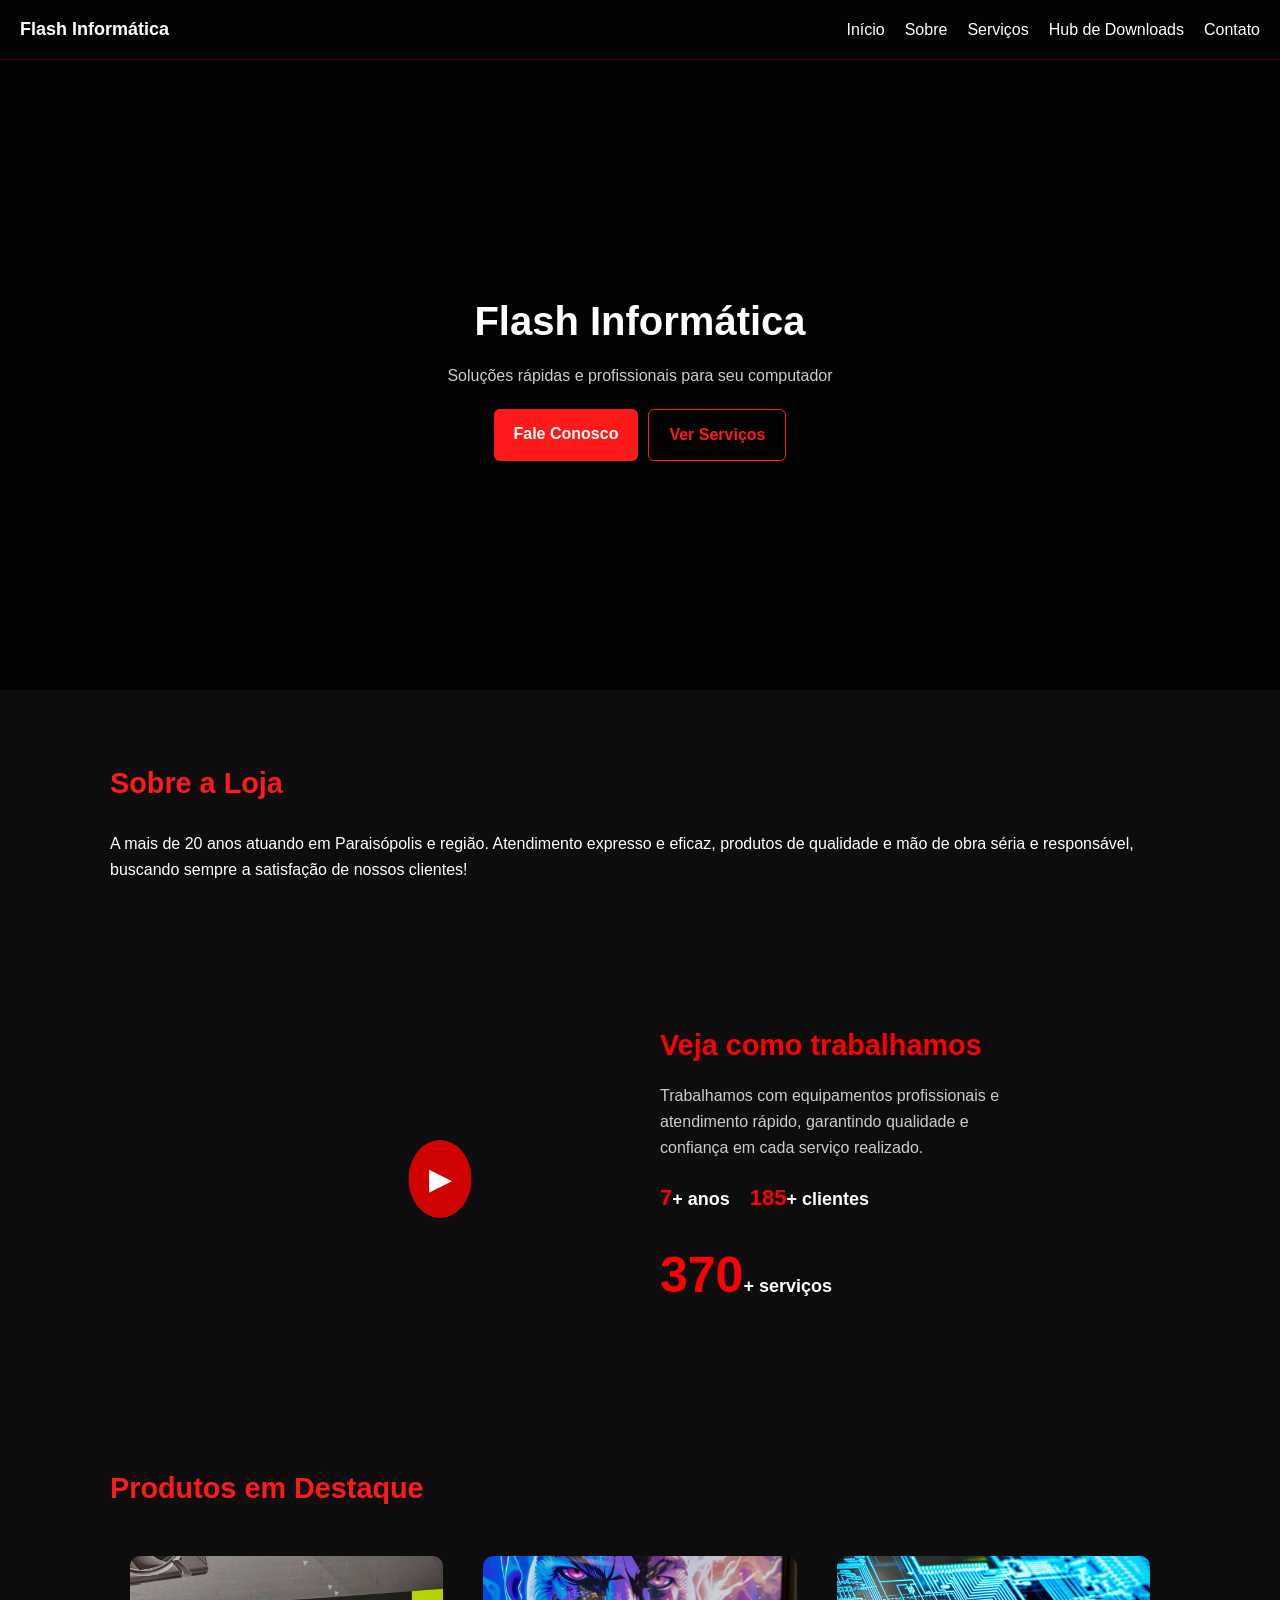
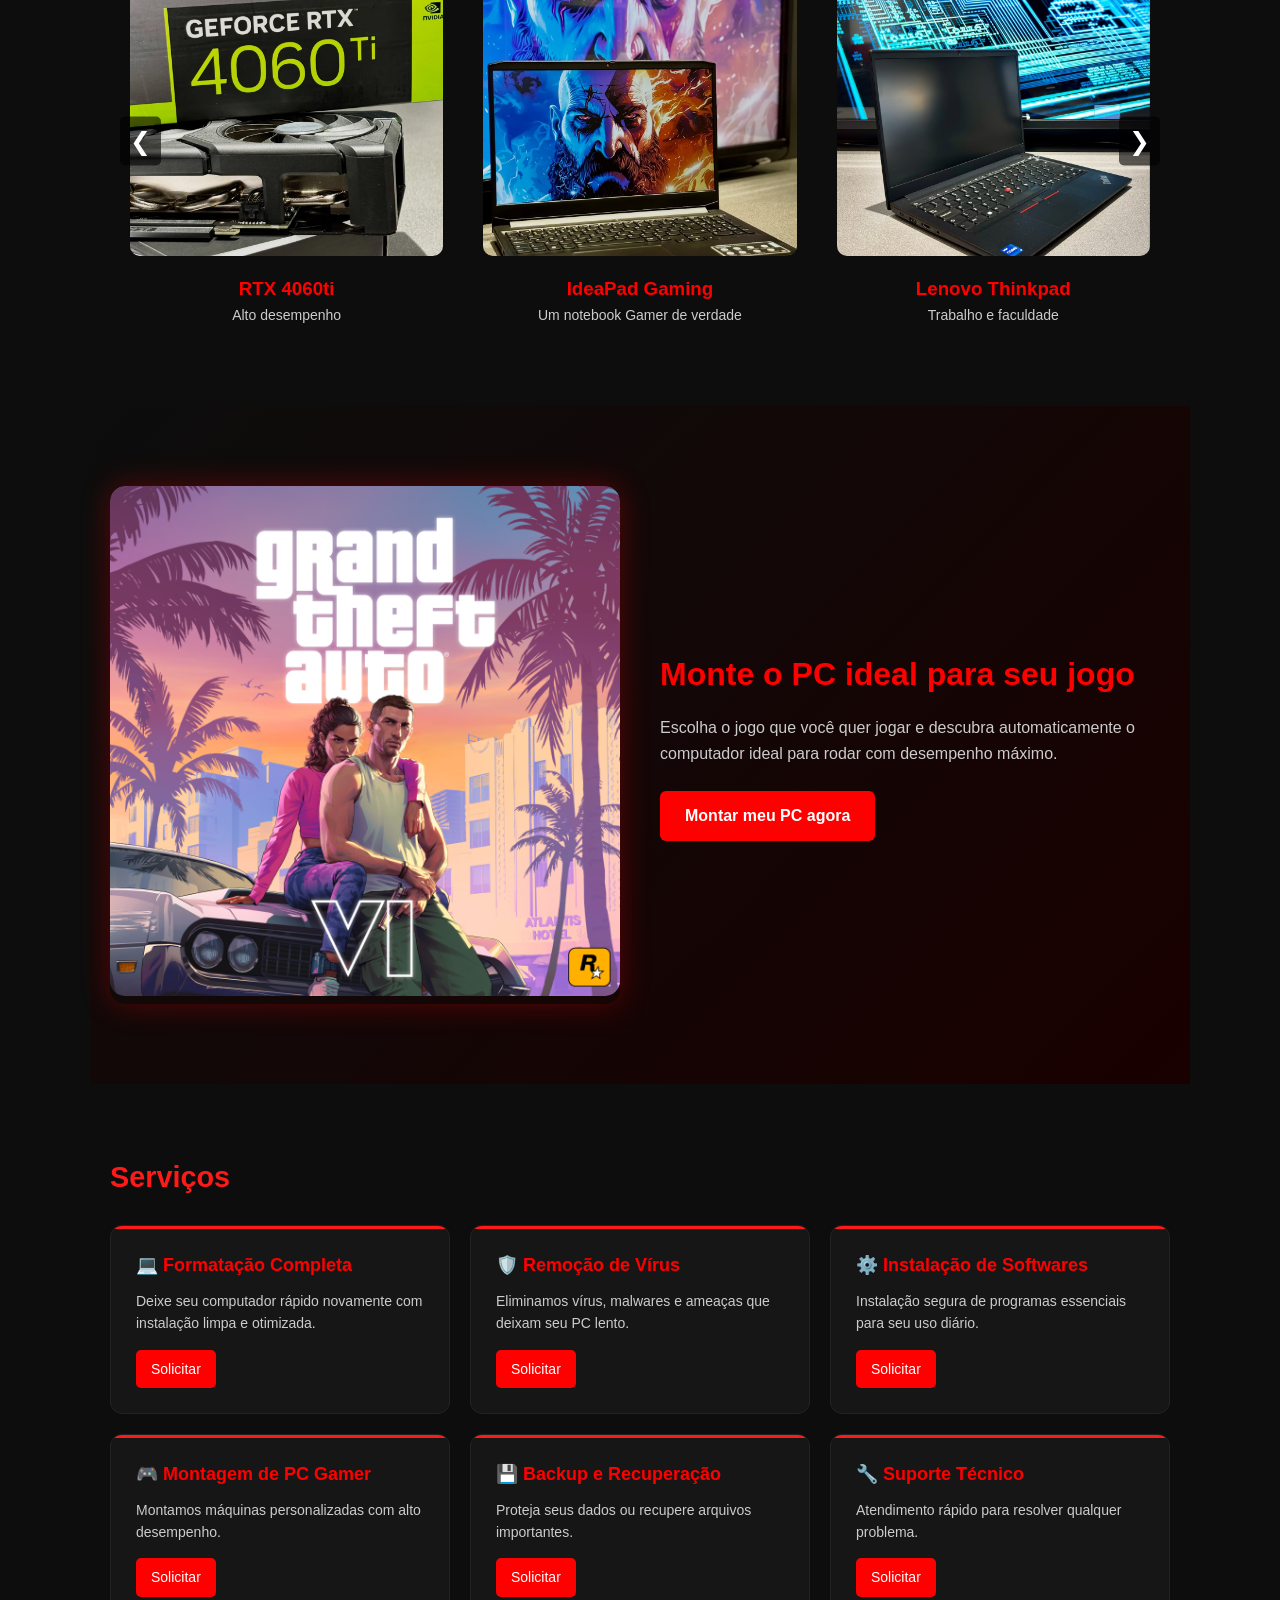
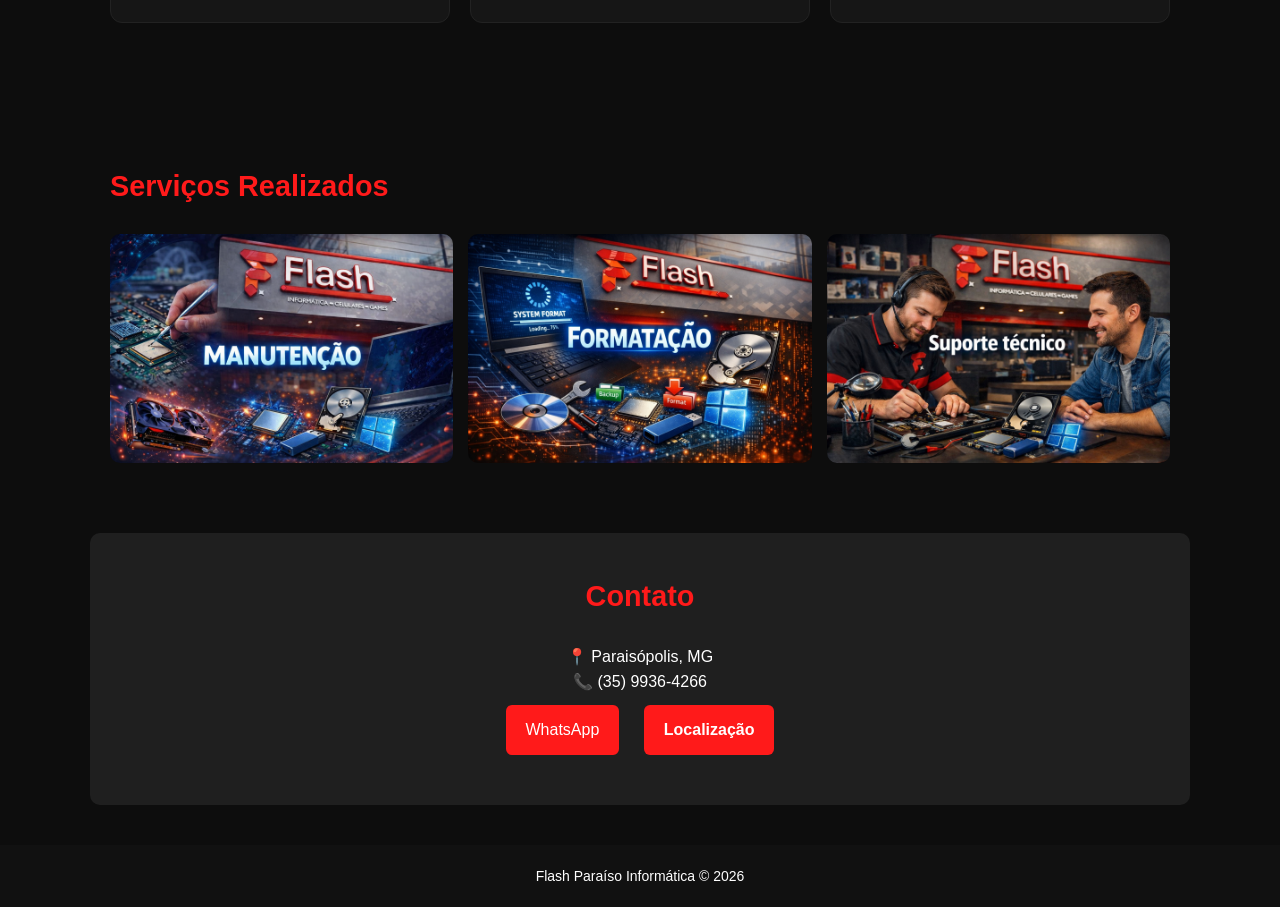
==== commit c3cd1fa1: "feat: Aba pc ideal" ====
--- a/index.html
+++ b/index.html
@@ -1,192 +1,220 @@
 <!DOCTYPE html>
 <html lang="pt-br">
-  <head>
-    <meta charset="UTF-8">
-    <meta name="viewport" content="width=device-width, initial-scale=1.0">
-    <title>Flash Informática - Paraíso</title>
-
-    <link rel="icon" href="imgs/icone.ico" type="image/x-icon">
-    <link rel="stylesheet" href="styles/index.css">
-  </head>
-
-  <body>
-
-    <nav>
-      <h1>Flash Informática</h1>
-      <div class="menu-toggle" onclick="toggleMenu()">☰</div>
-      <ul id="menu">
-        <li><a href="#">Início</a></li>
-        <li><a href="#sobre">Sobre</a></li>
-        <li><a href="#servicos">Serviços</a></li>
-        <li><a href="view/hub_downloads.html">Hub de Downloads</a></li>
-        <li><a href="#contato">Contato</a></li>
-      </ul>
-    </nav>
-
-    <header>
-      <h1>Flash Informática</h1>
-      <p>Soluções rápidas e profissionais para seu computador</p>
-      <div class="cta">
-        <a href="#contato" class="btn btn-primary">Fale Conosco</a>
-        <a href="#servicos" class="btn btn-outline">Ver Serviços</a>
-      </div>
-    </header>
-
-    <section id="sobre">
-      <h2>Sobre a Loja</h2>
-      <p>
-        A mais de 20 anos atuando em Paraisópolis e região. Atendimento expresso e eficaz, produtos de qualidade e mão de obra séria e responsável, buscando sempre a satisfação de nossos clientes!
-      </p>
-    </section>
-
-    <section id="video-info">
-      <div class="video-container">
-
-        <!-- VÍDEO -->
-        <div class="video-box">
-          <video id="meuVideo" autoplay muted loop playsinline>
-            <source src="video/video1.mp4" type="video/mp4">
-          </video>
-
-          <div class="play-button" id="playBtn" onclick="toggleVideo()">▶</div>
-        </div>
-
-        <!-- TEXTO -->
-        <div class="text-box">
-          <h2>Veja como trabalhamos</h2>
-
-          <p>
-            Trabalhamos com equipamentos profissionais e atendimento rápido,
-            garantindo qualidade e confiança em cada serviço realizado.
-          </p>
-
-          <!-- ESTATÍSTICAS -->
-          <div class="stats">
-            <div><span class="count" data-target="20">0</span>+ anos</div>
-            <div><span class="count" data-target="500">0</span>+ clientes</div>
-            <div><span class="count" data-target="1000" style="font-size: 50px;">0</span>+ serviços</div>
-          </div>
-
-          <!-- <a href="https://wa.me/553599364266?text=Olá,%20vi%20o%20vídeo%20e%20quero%20mais%20informações" class="btn" style="color: red;">
+
+<head>
+  <meta charset="UTF-8">
+  <meta name="viewport" content="width=device-width, initial-scale=1.0">
+  <title>Flash Informática - Paraíso</title>
+
+  <link rel="stylesheet" href="styles/menu.css">
+  <link rel="icon" href="imgs/icone.ico" type="image/x-icon">
+  <link rel="stylesheet" href="styles/index.css">
+</head>
+
+<body>
+
+  <nav>
+    <h1>Flash Informática</h1>
+    <div class="menu-toggle" onclick="toggleMenu()">☰</div>
+    <ul id="menu">
+      <li><a href="#">Início</a></li>
+      <li><a href="#sobre">Sobre</a></li>
+      <li><a href="#servicos">Serviços</a></li>
+      <li><a href="view/hub_downloads.html">Hub de Downloads</a></li>
+      <li><a href="#contato">Contato</a></li>
+    </ul>
+  </nav>
+
+  <header>
+    <h1>Flash Informática</h1>
+    <p>Soluções rápidas e profissionais para seu computador</p>
+    <div class="cta">
+      <a href="#contato" class="btn btn-primary">Fale Conosco</a>
+      <a href="#servicos" class="btn btn-outline">Ver Serviços</a>
+    </div>
+  </header>
+
+  <section id="sobre">
+    <h2>Sobre a Loja</h2>
+    <p>
+      A mais de 20 anos atuando em Paraisópolis e região. Atendimento expresso e eficaz, produtos de qualidade e mão de
+      obra séria e responsável, buscando sempre a satisfação de nossos clientes!
+    </p>
+  </section>
+
+  <section id="video-info">
+    <div class="video-container">
+
+      <!-- VÍDEO -->
+      <div class="video-box">
+        <video id="meuVideo" autoplay muted loop playsinline>
+          <source src="video/video1.mp4" type="video/mp4">
+        </video>
+
+        <div class="play-button" id="playBtn" onclick="toggleVideo()">▶</div>
+      </div>
+
+      <!-- TEXTO -->
+      <div class="text-box">
+        <h2>Veja como trabalhamos</h2>
+
+        <p>
+          Trabalhamos com equipamentos profissionais e atendimento rápido,
+          garantindo qualidade e confiança em cada serviço realizado.
+        </p>
+
+        <!-- ESTATÍSTICAS -->
+        <div class="stats">
+          <div><span class="count" data-target="20">0</span>+ anos</div>
+          <div><span class="count" data-target="500">0</span>+ clientes</div>
+          <div><span class="count" data-target="1000" style="font-size: 50px;">0</span>+ serviços</div>
+        </div>
+
+        <!-- <a href="https://wa.me/553599364266?text=Olá,%20vi%20o%20vídeo%20e%20quero%20mais%20informações" class="btn" style="color: red;">
             Falar no WhatsApp
           </a> -->
-        </div>
-
-      </div>
-    </section>
-
-    <section id="destaques">
-      <h2>Produtos em Destaque</h2>
-
-        <div class="carousel">
-          <button class="prev" onclick="moveSlide(-1)">❮</button>
-
-          <div class="carousel-track" id="carouselTrack">
-            
-            <div class="carousel-item">
-              <img src="imgs/rtx4060.jpg">
-              <h3>RTX 4060ti</h3>
-              <p>Alto desempenho</p>
-            </div>
-
-            <div class="carousel-item">
-              <img src="imgs/IdeaPad Gaming.jpg">
-              <h3>IdeaPad Gaming</h3>
-              <p>Um notebook Gamer de verdade</p>
-            </div>
-
-            <div class="carousel-item">
-              <img src="imgs/Lenovo Thinkpad.jpg">
-              <h3>Lenovo Thinkpad</h3>
-              <p>Trabalho e faculdade</p>
-            </div>
-
-            <div class="carousel-item">
-              <img src="imgs/controle.jpg">
-              <h3>Controle Xbox One</h3>
-              <p>O verdadeiro conforto em forma de controle</p>
-            </div>
-
-          </div>
-
-          <button class="next" onclick="moveSlide(1)">❯</button>
-        </div>
-    </section>
-
-    <section id="servicos">
-      <h2>Serviços</h2>
-
-      <div class="services">
-
-        <div class="card">
-          <h3>💻 Formatação Completa</h3>
-          <p>Deixe seu computador rápido novamente com instalação limpa e otimizada.</p>
-          <a href="#contato">Solicitar</a>
-        </div>
-
-        <div class="card">
-          <h3>🛡️ Remoção de Vírus</h3>
-          <p>Eliminamos vírus, malwares e ameaças que deixam seu PC lento.</p>
-          <a href="#contato">Solicitar</a>
-        </div>
-
-        <div class="card">
-          <h3>⚙️ Instalação de Softwares</h3>
-          <p>Instalação segura de programas essenciais para seu uso diário.</p>
-          <a href="#contato">Solicitar</a>
-        </div>
-
-        <div class="card">
-          <h3>🎮 Montagem de PC Gamer</h3>
-          <p>Montamos máquinas personalizadas com alto desempenho.</p>
-          <a href="#contato">Solicitar</a>
-        </div>
-
-        <div class="card">
-          <h3>💾 Backup e Recuperação</h3>
-          <p>Proteja seus dados ou recupere arquivos importantes.</p>
-          <a href="#contato">Solicitar</a>
-        </div>
-
-        <div class="card">
-          <h3>🔧 Suporte Técnico</h3>
-          <p>Atendimento rápido para resolver qualquer problema.</p>
-          <a href="#contato">Solicitar</a>
-        </div>
-
-      </div>
-    </section>
-
-    <section id="portfolio">
-      <h2>Serviços Realizados</h2>
-      <div class="portfolio">
-        <img src="imgs/Manutenção.png">
-        <img src="imgs/Formatação.png">
-        <img src="imgs/suporte.png">
-      </div>
-    </section>
-
-    <section id="contato" class="contact">
-      <h2>Contato</h2>
-      <p>📍 Paraisópolis, MG</p>
-      <p>📞 (35) 9936-4266</p>
-      <a href="https://wa.me/553599364266">WhatsApp</a>
-      <a href="https://www.google.com/maps?q=-22.55299272818086, -45.78072601099221" target="_blank" class="btn">
-          Localização
-      </a>
-    </section>
-
-    <footer>
-      <p>Flash Paraíso Informática © 2026</p>
-    </footer>
-
-    <script>
-    function toggleMenu(){
+      </div>
+
+    </div>
+  </section>
+
+  <section id="destaques">
+    <h2>Produtos em Destaque</h2>
+
+    <div class="carousel">
+      <button class="prev" onclick="moveSlide(-1)">❮</button>
+
+      <div class="carousel-track" id="carouselTrack">
+
+        <div class="carousel-item">
+          <img src="imgs/rtx4060.jpg">
+          <h3>RTX 4060ti</h3>
+          <p>Alto desempenho</p>
+        </div>
+
+        <div class="carousel-item">
+          <img src="imgs/IdeaPad Gaming.jpg">
+          <h3>IdeaPad Gaming</h3>
+          <p>Um notebook Gamer de verdade</p>
+        </div>
+
+        <div class="carousel-item">
+          <img src="imgs/Lenovo Thinkpad.jpg">
+          <h3>Lenovo Thinkpad</h3>
+          <p>Trabalho e faculdade</p>
+        </div>
+
+        <div class="carousel-item">
+          <img src="imgs/controle.jpg">
+          <h3>Controle Xbox One</h3>
+          <p>O verdadeiro conforto em forma de controle</p>
+        </div>
+
+      </div>
+
+      <button class="next" onclick="moveSlide(1)">❯</button>
+    </div>
+  </section>
+
+  <section id="pc-builder-cta">
+    <div class="cta-content">
+
+      <!-- IMAGEM -->
+      <div class="cta-image">
+        <img src="imgs/gta.jpg" alt="Setup Gamer">
+      </div>
+
+      <!-- TEXTO -->
+      <div class="cta-text">
+        <h2>Monte o PC ideal para seu jogo</h2>
+
+        <p>
+          Escolha o jogo que você quer jogar e descubra automaticamente
+          o computador ideal para rodar com desempenho máximo.
+        </p>
+
+        <a href="view/pcideal.html" class="cta-btn">
+          Montar meu PC agora
+        </a>
+      </div>
+
+    </div>
+  </section>
+
+  <section id="servicos">
+    <h2>Serviços</h2>
+
+    <div class="services">
+
+      <div class="card">
+        <h3>💻 Formatação Completa</h3>
+        <p>Deixe seu computador rápido novamente com instalação limpa e otimizada.</p>
+        <a href="#contato">Solicitar</a>
+      </div>
+
+      <div class="card">
+        <h3>🛡️ Remoção de Vírus</h3>
+        <p>Eliminamos vírus, malwares e ameaças que deixam seu PC lento.</p>
+        <a href="#contato">Solicitar</a>
+      </div>
+
+      <div class="card">
+        <h3>⚙️ Instalação de Softwares</h3>
+        <p>Instalação segura de programas essenciais para seu uso diário.</p>
+        <a href="#contato">Solicitar</a>
+      </div>
+
+      <div class="card">
+        <h3>🎮 Montagem de PC Gamer</h3>
+        <p>Montamos máquinas personalizadas com alto desempenho.</p>
+        <a href="#contato">Solicitar</a>
+      </div>
+
+      <div class="card">
+        <h3>💾 Backup e Recuperação</h3>
+        <p>Proteja seus dados ou recupere arquivos importantes.</p>
+        <a href="#contato">Solicitar</a>
+      </div>
+
+      <div class="card">
+        <h3>🔧 Suporte Técnico</h3>
+        <p>Atendimento rápido para resolver qualquer problema.</p>
+        <a href="#contato">Solicitar</a>
+      </div>
+
+    </div>
+  </section>
+
+  <section id="portfolio">
+    <h2>Serviços Realizados</h2>
+    <div class="portfolio">
+      <img src="imgs/Manutenção.png">
+      <img src="imgs/Formatação.png">
+      <img src="imgs/suporte.png">
+    </div>
+  </section>
+
+  <section id="contato" class="contact">
+    <h2>Contato</h2>
+    <p>📍 Paraisópolis, MG</p>
+    <p>📞 (35) 9936-4266</p>
+    <a href="https://wa.me/553599364266">WhatsApp</a>
+    <a href="https://www.google.com/maps?q=-22.55299272818086, -45.78072601099221" target="_blank" class="btn">
+      Localização
+    </a>
+  </section>
+
+  <footer>
+    <p>Flash Paraíso Informática © 2026</p>
+  </footer>
+
+  <script>
+    function toggleMenu() {
       document.getElementById('menu').classList.toggle('active');
     }
-    </script>
-
-    <script>
+  </script>
+
+  <script>
     // PLAY / PAUSE
     const video = document.getElementById("meuVideo");
     const playBtn = document.getElementById("playBtn");
@@ -245,27 +273,28 @@
     });
 
     observer.observe(document.querySelector('#video-info'));
-    </script>
-    
-    <script>
-      let index = 0;
-
-      function moveSlide(direction) {
-        const track = document.getElementById("carouselTrack");
-        const items = document.querySelectorAll(".carousel-item");
-
-        const total = items.length;
-
-        index += direction;
-
-        if (index < 0) index = total - 1;
-        if (index >= total) index = 0;
-
-        const width = items[0].clientWidth;
-
-        track.style.transform = `translateX(-${index * width}px)`;
-      }
-    </script>
-
-  </body>
+  </script>
+
+  <script>
+    let index = 0;
+
+    function moveSlide(direction) {
+      const track = document.getElementById("carouselTrack");
+      const items = document.querySelectorAll(".carousel-item");
+
+      const total = items.length;
+
+      index += direction;
+
+      if (index < 0) index = total - 1;
+      if (index >= total) index = 0;
+
+      const width = items[0].clientWidth;
+
+      track.style.transform = `translateX(-${index * width}px)`;
+    }
+  </script>
+
+</body>
+
 </html>
--- a/styles/menu.css
+++ b/styles/menu.css
@@ -0,0 +1,105 @@
+:root{
+      --red:#ff1a1a;
+      --dark:#0d0d0d;
+      --card:#161616;
+      --soft:#1f1f1f;
+    }
+
+*{margin:0;padding:0;box-sizing:border-box}
+
+html{scroll-behavior:smooth}
+
+body{
+    font-family:'Segoe UI', Arial, sans-serif;
+    background:#0d0d0d;
+    color:#fff;
+    line-height:1.6;
+}
+
+/* NAV */
+nav{
+    position:fixed;
+    top:0;
+    width:100%;
+    backdrop-filter: blur(10px);
+    background:rgba(0,0,0,0.7);
+    display:flex;
+    justify-content:space-between;
+    align-items:center;
+    padding:15px 20px;
+    border-bottom:1px solid rgba(255,0,0,0.3);
+    z-index:1000;
+}
+
+nav h1{
+    color: white;
+    font-size:18px;
+}
+
+nav ul{
+    list-style:none;
+    display:flex;
+    gap:20px;
+}
+
+nav a{
+    text-decoration:none;
+    color:#fff;
+    font-weight:500;
+    position: relative; /* 🔥 ESSENCIAL */
+    display: inline-block; /* melhora o comportamento */
+}
+
+nav a::after{
+    content:"";
+    position:absolute;
+    bottom:-6px;
+    left:50%;
+    width:0%;
+    height:2px;
+    background:var(--red);
+    transition:0.3s;
+    transform:translateX(-50%);
+}
+
+nav a:hover::after{
+    width:100%;
+}
+
+nav a:hover::after{width:100%}
+
+/* MENU MOBILE */
+.menu-toggle{
+    display:none;
+    font-size:24px;
+    cursor:pointer;
+}
+
+@media(max-width:768px){
+    nav ul{
+        position:absolute;
+        top:60px;
+        right:0;
+        width:220px;
+        background:#111;
+        flex-direction:column;
+        display:none;
+        padding:15px;
+    }
+
+    nav ul.active{
+        display:flex;
+    }
+
+    .menu-toggle{
+        display:block;
+    }
+}
+
+footer{
+    text-align:center;
+    padding:20px;
+    background:#111;
+    margin-top:40px;
+    font-size:14px;
+}
--- a/styles/index.css
+++ b/styles/index.css
@@ -1,264 +1,200 @@
-:root{
-      --red:#ff1a1a;
-      --dark:#0d0d0d;
-      --card:#161616;
-      --soft:#1f1f1f;
-    }
-
-    *{margin:0;padding:0;box-sizing:border-box}
-
-    html{scroll-behavior:smooth}
-
-    body{
-        font-family: 'Segoe UI', Arial, sans-serif;
-        background:var(--dark);
-        color:#fff;
-        line-height:1.6;
-    }
-
-    /* NAV */
-    nav{
-        position:fixed;
-        top:0;
-        width:100%;
-        backdrop-filter: blur(10px);
-        background:rgba(0,0,0,0.7);
-        display:flex;
-        justify-content:space-between;
-        align-items:center;
-        padding:15px 25px;
-        border-bottom:1px solid rgba(255,0,0,0.3);
-        z-index:1000;
-    }
-
-    nav h1{color:var(--white);font-size:20px}
-
-    nav ul{list-style:none;display:flex;gap:25px}
-
-    nav a{
-        text-decoration:none;
-        color:#fff;
-        font-weight:500;
-        position:relative;
-    }
-
-    nav a::after{
-        content:"";
-        position:absolute;
-        bottom:-6px;
-        left:50%;
-        width:0%;
-        height:2px;
-        background:var(--red);
-        transition:0.3s;
-        transform:translateX(-50%);
-    }
-
-    nav a:hover::after{
-        width:100%;
-    }
-
-    nav a:hover::after{width:100%}
-
-    .menu-toggle{display:none;font-size:24px;cursor:pointer}
-
-    /* HERO */
-    header{
-        height:70vh;
-        background: linear-gradient(rgba(0,0,0,0.8), rgba(0,0,0,0.9)), url('../imgs/Banner tecnológico2.png') center/cover;
-        display:flex;
-        flex-direction:column;
-        align-items:center;
-        justify-content:center;
-        text-align:center;
-        padding:20px;
-        margin-top:60px;
-    }
-
-    header h1{
-        font-size:2.5rem;
-        color:#fff;
-        margin-bottom:10px;
-    }
-
-    header p{
-        color:#ccc;
-        max-width:600px;
-    }
-
-    .cta{
-        margin-top:20px;
-        display:flex;
-        gap:10px;
-        flex-wrap:wrap;
-        justify-content:center;
-    }
-
-    .btn{
-        padding:12px 20px;
-        border-radius:6px;
-        text-decoration:none;
-        font-weight:bold;
-        transition:.3s;
-    }
-
-    .btn-primary{background:var(--red);color:#fff}
-    .btn-primary:hover{background:#cc0000}
-
-    .btn-outline{
-        border:1px solid var(--red);
-        color:var(--red);
-    }
-    .btn-outline:hover{background:var(--red);color:#fff}
-
-    section{
-        padding:70px 20px;
-        max-width:1100px;
-        margin:auto;
-    }
-
-    h2{
-        color:var(--red);
-        margin-bottom:25px;
-        font-size:1.8rem;
-    }
-
-    /* CARDS */
-    .services{
-        display:grid;
-        grid-template-columns:1fr;
-        gap:20px;
-    }
-
-    @media(min-width:700px){
-      .services{grid-template-columns:repeat(2,1fr)}
-    }
-
-    @media(min-width:1000px){
-      .services{grid-template-columns:repeat(3,1fr)}
-    }
-
-    .card{
-        background:var(--card);
-        padding:25px;
-        border-radius:12px;
-        border:1px solid #222;
-        transition:.3s;
-        position:relative;
-        overflow:hidden;
-    }
-
-    .card::before{
-        content:"";
-        position:absolute;
-        top:0;
-        left:0;
-        width:100%;
-        height:3px;
-        background:var(--red);
-    }
-
-    .card:hover{
-        transform:translateY(-5px);
-        box-shadow:0 0 15px rgba(255,0,0,0.3);
-    }
-
-    .card h3 {
-        margin-bottom: 10px;
-        color: #ff0000;
-        font-size: 18px;
-    }
-
-    .card p {
-        font-size: 14px;
-        color: #ccc;
-        margin-bottom: 15px;
-    }
-
-    .card a {
-        display: inline-block;
-        padding: 8px 15px;
-        background: #ff0000;
-        color: #fff;
-        border-radius: 5px;
-        text-decoration: none;
-        font-size: 14px;
-        transition: 0.3s;
-    }
-
-    .card a:hover {
-        background: #cc0000;
-    }
-
-    /* PORTFOLIO */
-    .portfolio{
-        display:grid;
-        gap:15px;
-    }
-
-    @media(min-width:700px){
-      .portfolio{grid-template-columns:repeat(2,1fr)}
-    }
-
-    @media(min-width:1000px){
-      .portfolio{grid-template-columns:repeat(3,1fr)}
-    }
-
-    .portfolio img{
-        width:100%;
-        border-radius:10px;
-        transition:.3s;
-    }
-
-    .portfolio img:hover{
-        transform:scale(1.05);
-    }
-
-    /* CONTACT */
-    .contact{
-        text-align:center;
-        background:var(--soft);
-        border-radius:10px;
-        padding:40px 20px;
-    }
-
-    .contact a{
-        display:inline-block;
-        margin:10px;
-        padding:12px 20px;
-        background:var(--red);
-        color:#fff;
-        border-radius:6px;
-        text-decoration:none;
-    }
-
-    footer{
-        text-align:center;
-        padding:20px;
-        background:#111;
-        margin-top:40px;
-        font-size:14px;
-    }
-
-    /* MOBILE MENU */
-    @media(max-width:768px){
-      nav ul{
-        position:absolute;
-        top:60px;
-        right:0;
-        width:220px;
-        flex-direction:column;
-        background:#111;
-        display:none;
-        padding:15px;
-      }
-
-      nav ul.active{display:flex}
-
-      .menu-toggle{display:block}
-    }
-
-    #destaques {
+/* HERO */
+header{
+    height:70vh;
+    background: linear-gradient(rgba(0,0,0,0.8), rgba(0,0,0,0.9)), url('../imgs/Banner tecnológico2.png') center/cover;
+    display:flex;
+    flex-direction:column;
+    align-items:center;
+    justify-content:center;
+    text-align:center;
+    padding:20px;
+    margin-top:60px;
+}
+
+header h1{
+    font-size:2.5rem;
+    color:#fff;
+    margin-bottom:10px;
+}
+
+header p{
+    color:#ccc;
+    max-width:600px;
+}
+
+.cta{
+    margin-top:20px;
+    display:flex;
+    gap:10px;
+    flex-wrap:wrap;
+    justify-content:center;
+}
+
+.btn{
+    padding:12px 20px;
+    border-radius:6px;
+    text-decoration:none;
+    font-weight:bold;
+    transition:.3s;
+}
+
+.btn-primary{background:var(--red);color:#fff}
+.btn-primary:hover{background:#cc0000}
+
+.btn-outline{
+    border:1px solid var(--red);
+    color:var(--red);
+}
+.btn-outline:hover{background:var(--red);color:#fff}
+
+section{
+    padding:70px 20px;
+    max-width:1100px;
+    margin:auto;
+}
+
+h2{
+    color:var(--red);
+    margin-bottom:25px;
+    font-size:1.8rem;
+}
+
+/* CARDS */
+.services{
+    display:grid;
+    grid-template-columns:1fr;
+    gap:20px;
+}
+
+@media(min-width:700px){
+  .services{grid-template-columns:repeat(2,1fr)}
+}
+
+@media(min-width:1000px){
+  .services{grid-template-columns:repeat(3,1fr)}
+}
+
+.card{
+    background:var(--card);
+    padding:25px;
+    border-radius:12px;
+    border:1px solid #222;
+    transition:.3s;
+    position:relative;
+    overflow:hidden;
+}
+
+.card::before{
+    content:"";
+    position:absolute;
+    top:0;
+    left:0;
+    width:100%;
+    height:3px;
+    background:var(--red);
+}
+
+.card:hover{
+    transform:translateY(-5px);
+    box-shadow:0 0 15px rgba(255,0,0,0.3);
+}
+
+.card h3 {
+    margin-bottom: 10px;
+    color: #ff0000;
+    font-size: 18px;
+}
+
+.card p {
+    font-size: 14px;
+    color: #ccc;
+    margin-bottom: 15px;
+}
+
+.card a {
+    display: inline-block;
+    padding: 8px 15px;
+    background: #ff0000;
+    color: #fff;
+    border-radius: 5px;
+    text-decoration: none;
+    font-size: 14px;
+    transition: 0.3s;
+}
+
+.card a:hover {
+    background: #cc0000;
+}
+
+/* PORTFOLIO */
+.portfolio{
+    display:grid;
+    gap:15px;
+}
+
+@media(min-width:700px){
+  .portfolio{grid-template-columns:repeat(2,1fr)}
+}
+
+@media(min-width:1000px){
+  .portfolio{grid-template-columns:repeat(3,1fr)}
+}
+
+.portfolio img{
+    width:100%;
+    border-radius:10px;
+    transition:.3s;
+}
+
+.portfolio img:hover{
+    transform:scale(1.05);
+}
+
+/* CONTACT */
+.contact{
+    text-align:center;
+    background:var(--soft);
+    border-radius:10px;
+    padding:40px 20px;
+}
+
+.contact a{
+    display:inline-block;
+    margin:10px;
+    padding:12px 20px;
+    background:var(--red);
+    color:#fff;
+    border-radius:6px;
+    text-decoration:none;
+}
+
+footer{
+    text-align:center;
+    padding:20px;
+    background:#111;
+    margin-top:40px;
+    font-size:14px;
+}
+
+/* MOBILE MENU */
+@media(max-width:768px){
+  nav ul{
+    position:absolute;
+    top:60px;
+    right:0;
+    width:220px;
+    flex-direction:column;
+    background:#111;
+    display:none;
+    padding:15px;
+  }
+
+  nav ul.active{display:flex}
+
+  .menu-toggle{display:block}
+}
+
+  #destaques {
   max-width: 1100px;
   margin: auto;
   padding: 60px 20px;
@@ -411,4 +347,82 @@
   .video-container {
     grid-template-columns: 1fr 1fr;
   }
+}
+
+/* MONTE SEU PC */
+#pc-builder-cta {
+  padding: 80px 20px;
+  background: linear-gradient(135deg, #0d0d0d, #1a0000);
+}
+
+.cta-content {
+  max-width: 1100px;
+  margin: auto;
+  display: grid;
+  gap: 40px;
+  align-items: center;
+}
+
+/* IMAGEM */
+.cta-image {
+  overflow: hidden;
+  border-radius: 15px;
+  transition: box-shadow 0.4s ease;
+  box-shadow: 0 0 30px rgba(255,0,0,0.3);
+}
+
+.cta-image img {
+  width: 100%;
+  border-radius: 15px;
+  transition: transform 0.4s ease;
+}
+
+/* HOVER */
+.cta-image:hover {
+  box-shadow: 0 0 60px rgba(255,0,0,0.7);
+}
+
+.cta-image:hover img {
+  transform: scale(1.08);
+}
+
+/* TEXTO */
+.cta-text h2 {
+  color: #ff0000;
+  font-size: 28px;
+  margin-bottom: 15px;
+}
+
+.cta-text p {
+  color: #ccc;
+  margin-bottom: 25px;
+  font-size: 16px;
+}
+
+/* BOTÃO */
+.cta-btn {
+  display: inline-block;
+  padding: 12px 25px;
+  background: #ff0000;
+  color: #fff;
+  text-decoration: none;
+  border-radius: 6px;
+  font-weight: bold;
+  transition: 0.3s;
+}
+
+.cta-btn:hover {
+  background: #cc0000;
+  transform: scale(1.05);
+}
+
+/* RESPONSIVO */
+@media (min-width: 768px) {
+  .cta-content {
+    grid-template-columns: 1fr 1fr;
+  }
+
+  .cta-text h2 {
+    font-size: 32px;
+  }
 }
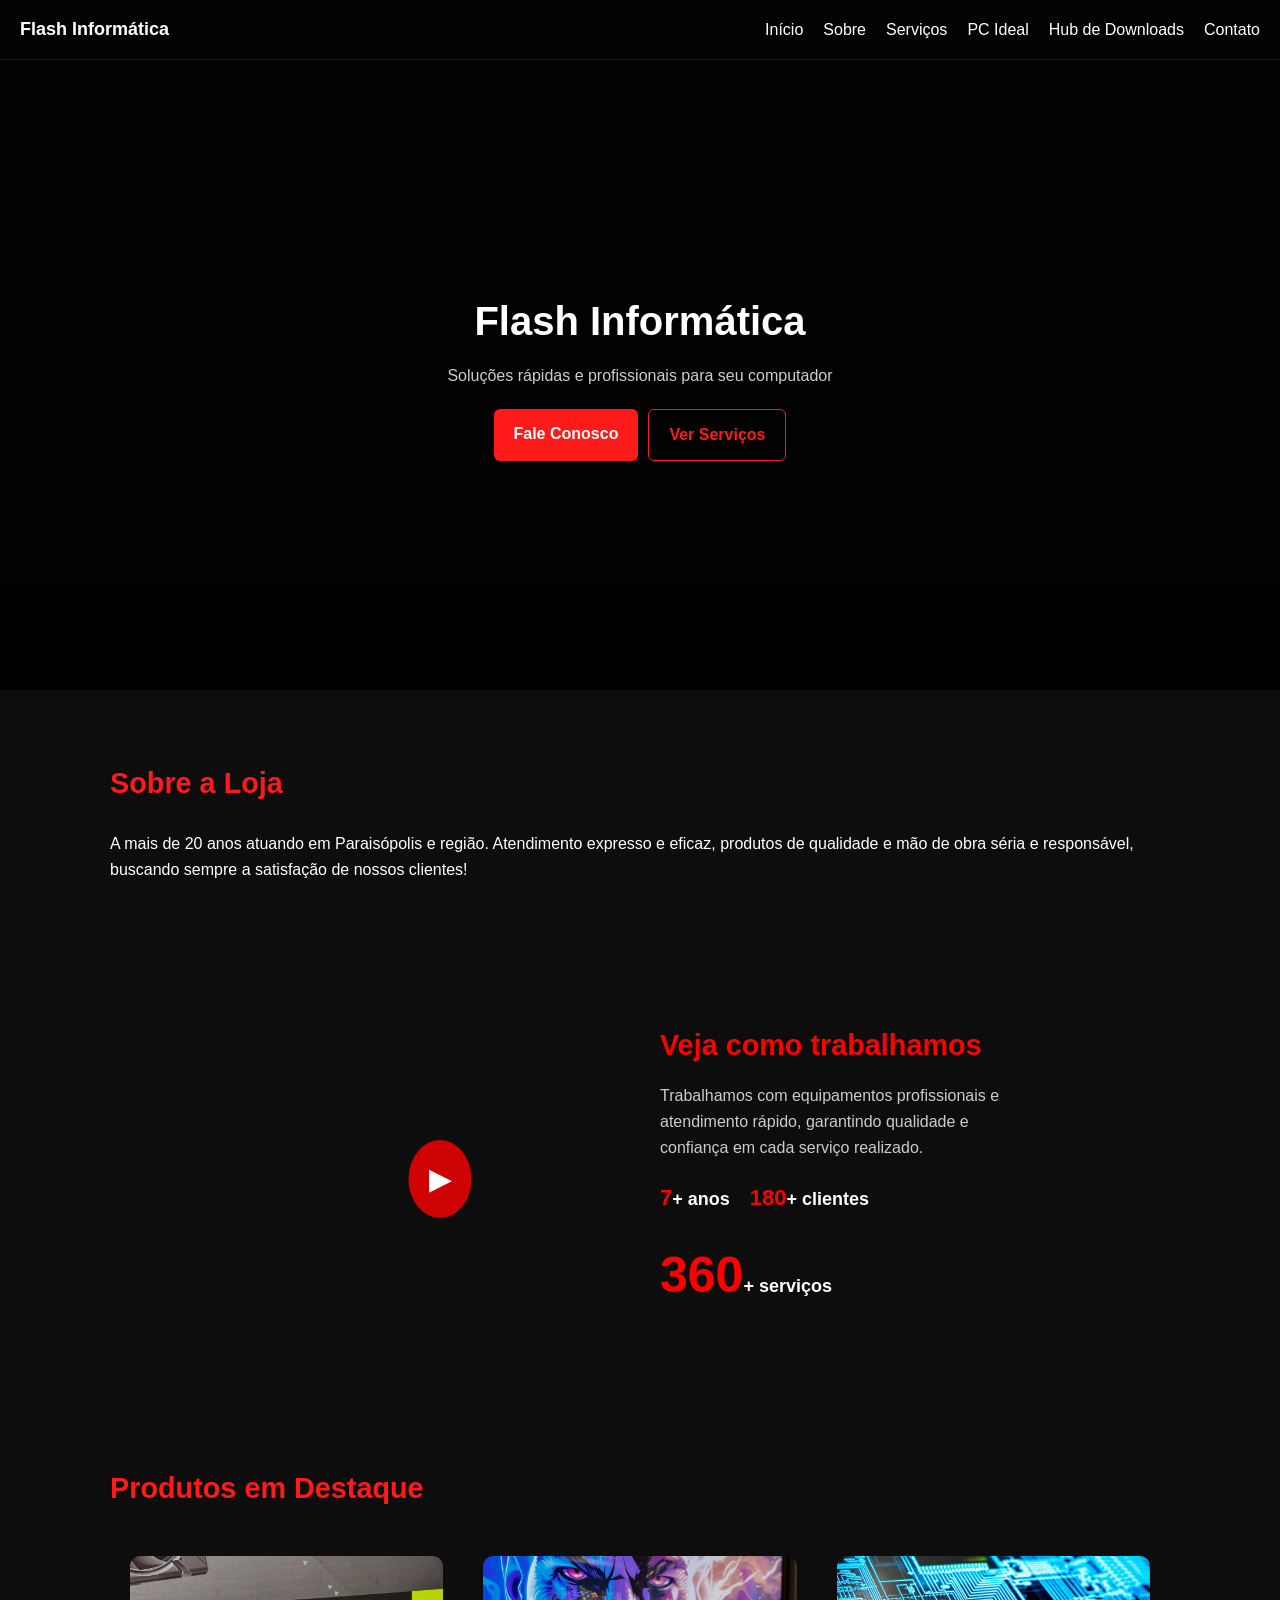
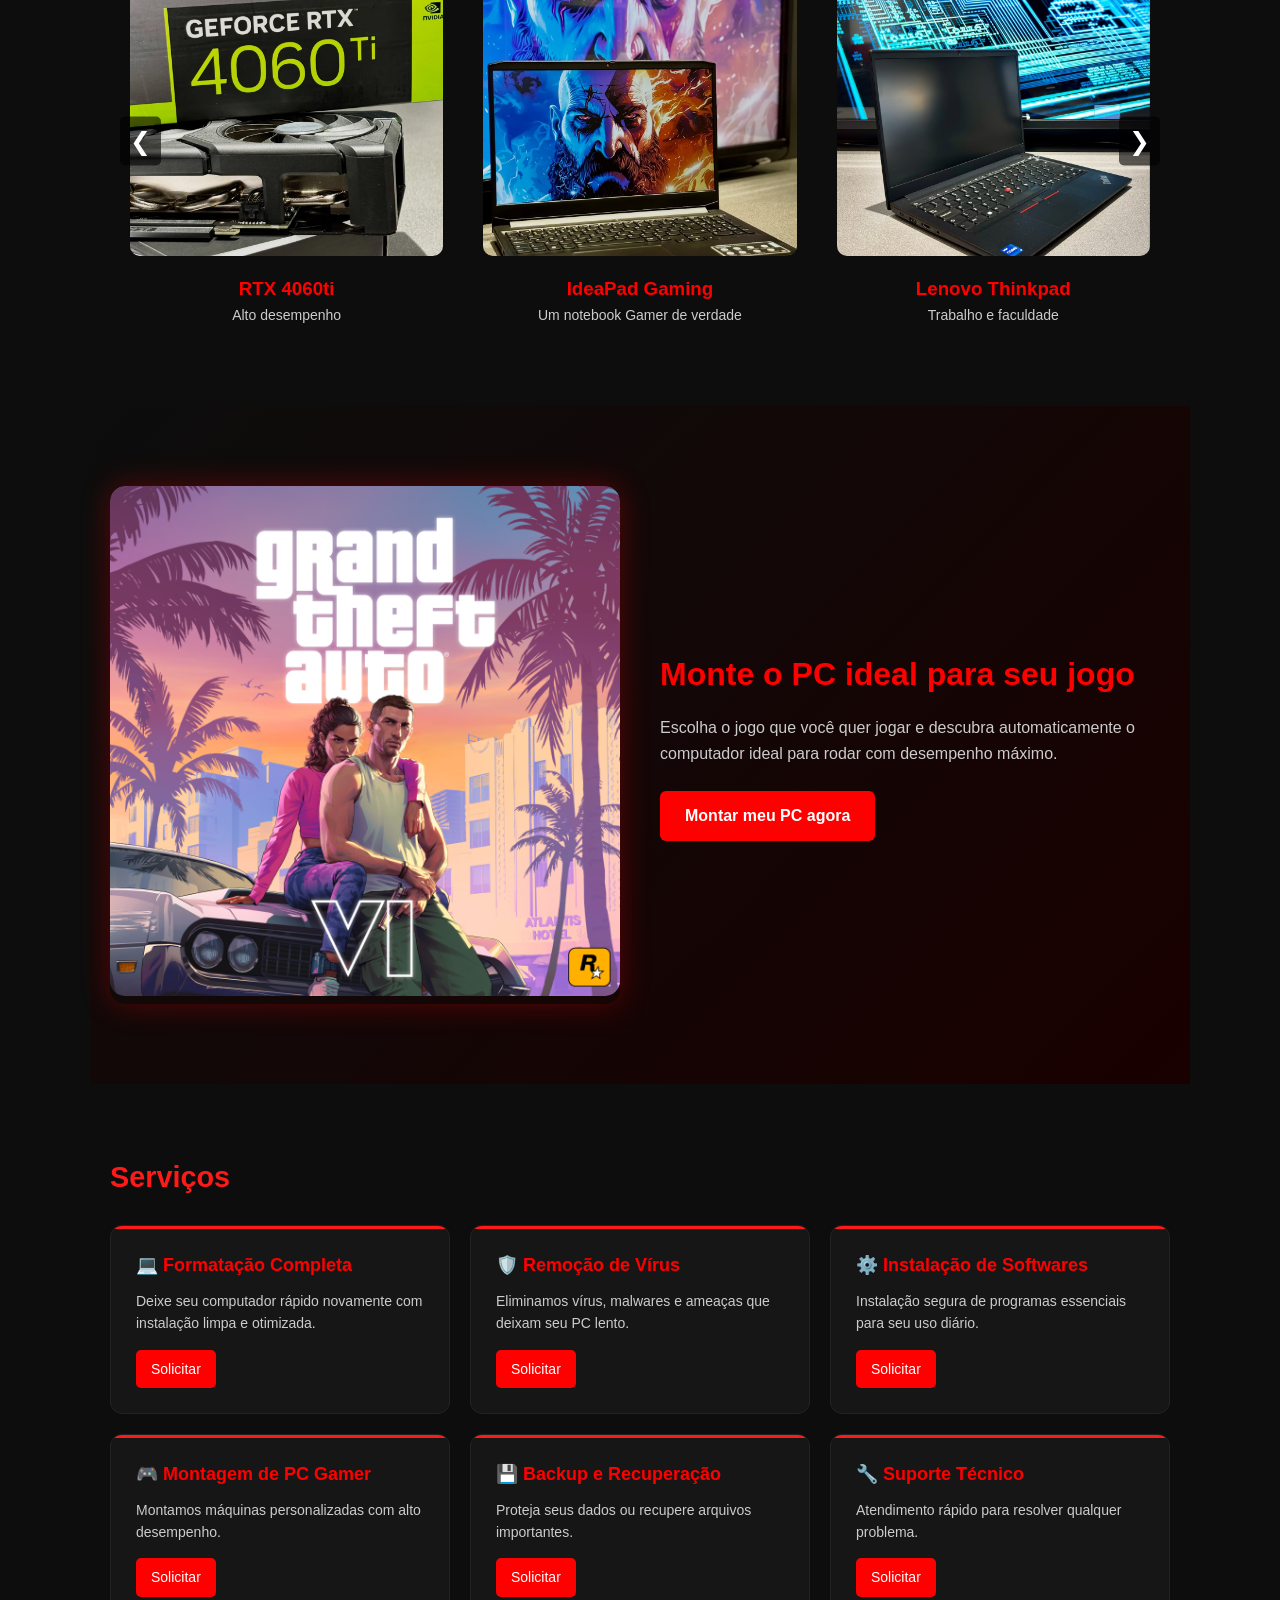
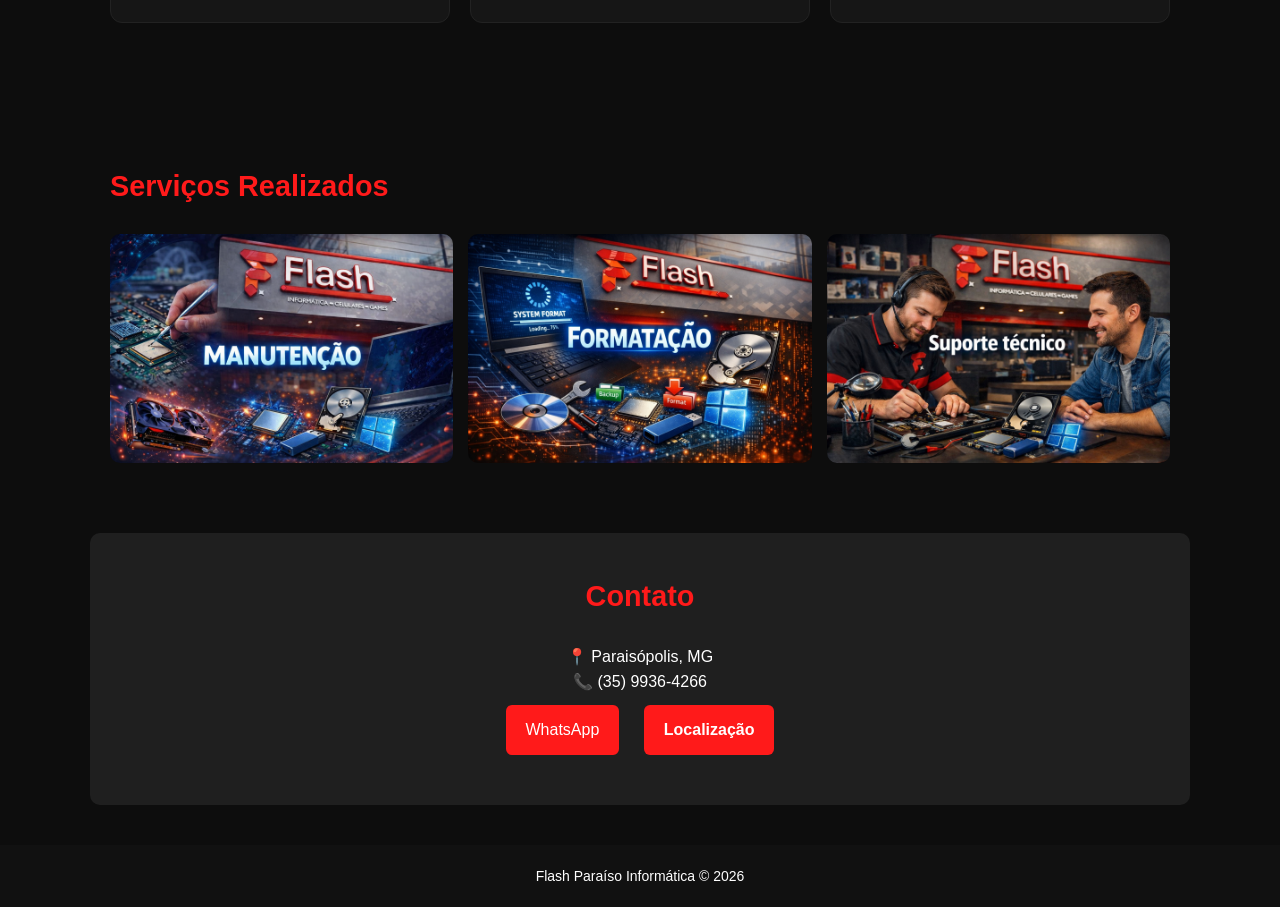
==== commit 7004bea0: "Add - Options nav bar" ====
--- a/index.html
+++ b/index.html
@@ -20,6 +20,7 @@
       <li><a href="#">Início</a></li>
       <li><a href="#sobre">Sobre</a></li>
       <li><a href="#servicos">Serviços</a></li>
+      <li><a href="view/pcideal.html">PC Ideal</a></li>
       <li><a href="view/hub_downloads.html">Hub de Downloads</a></li>
       <li><a href="#contato">Contato</a></li>
     </ul>
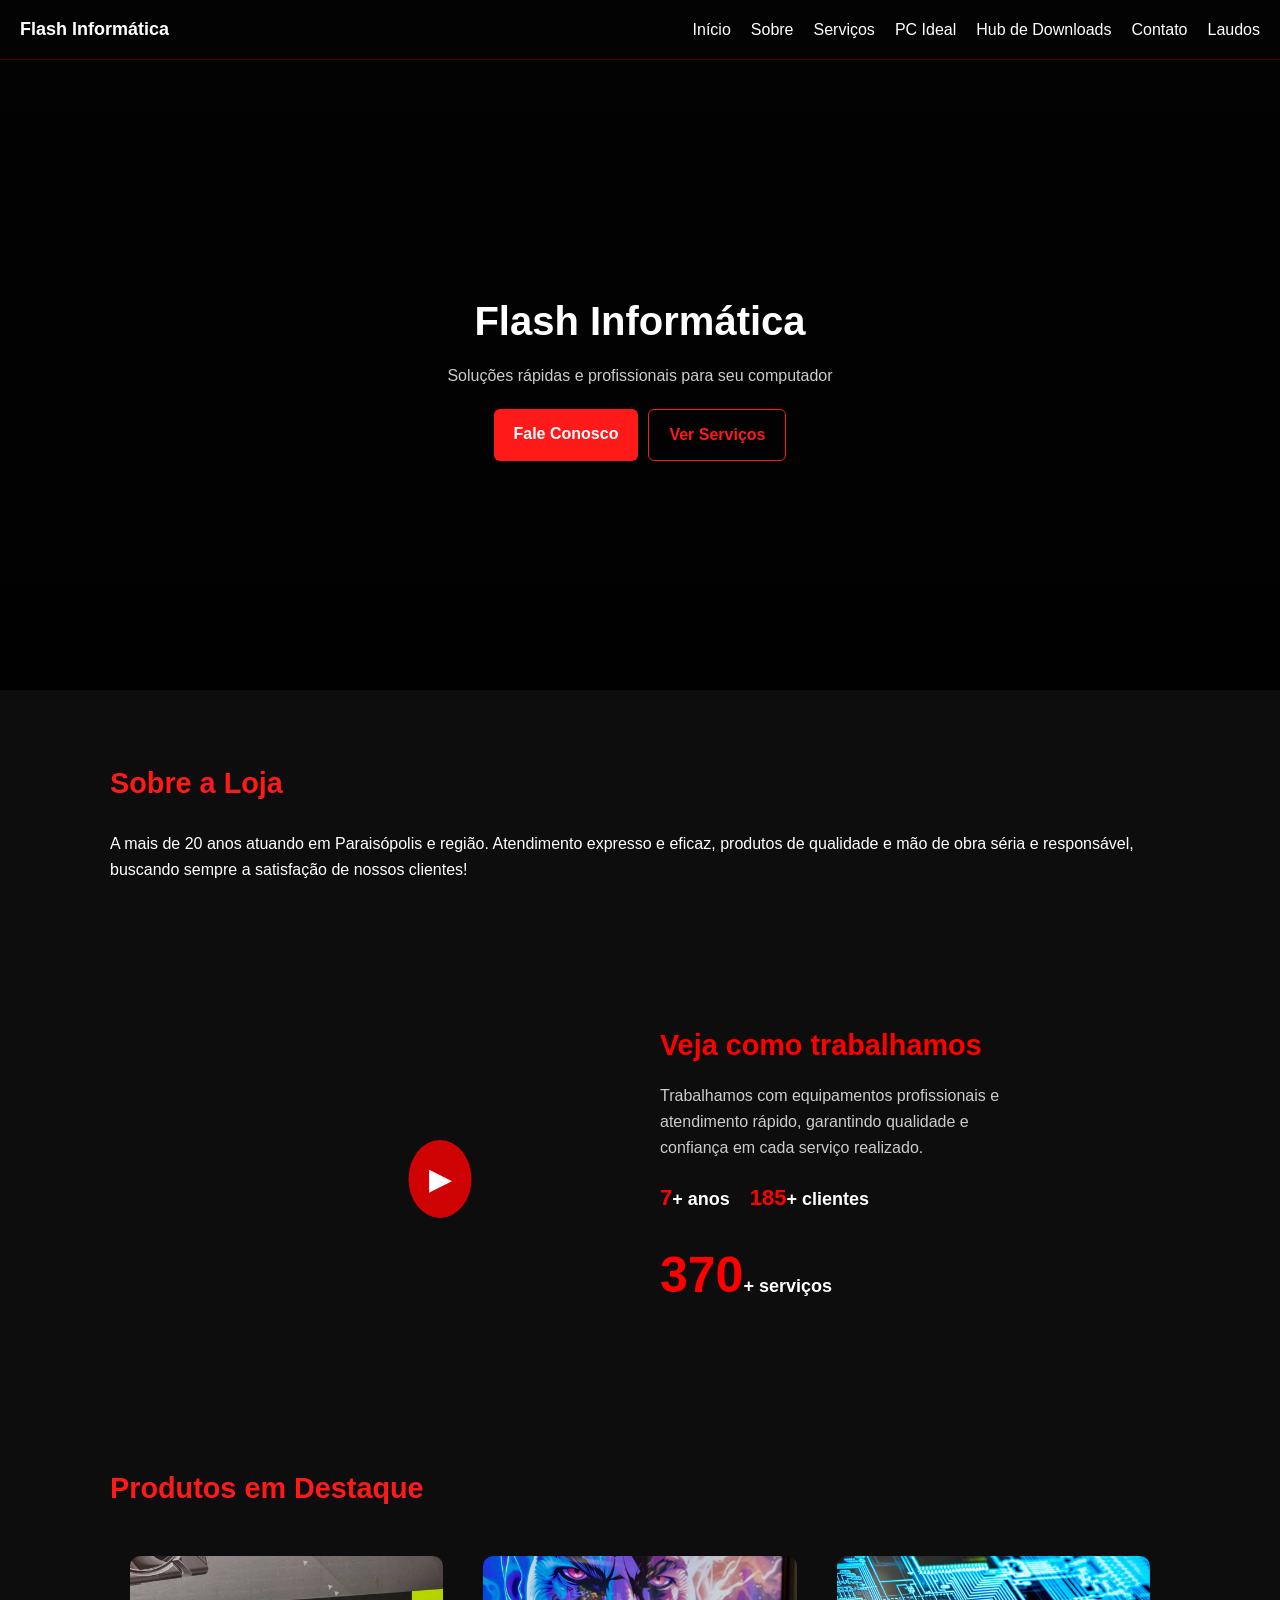
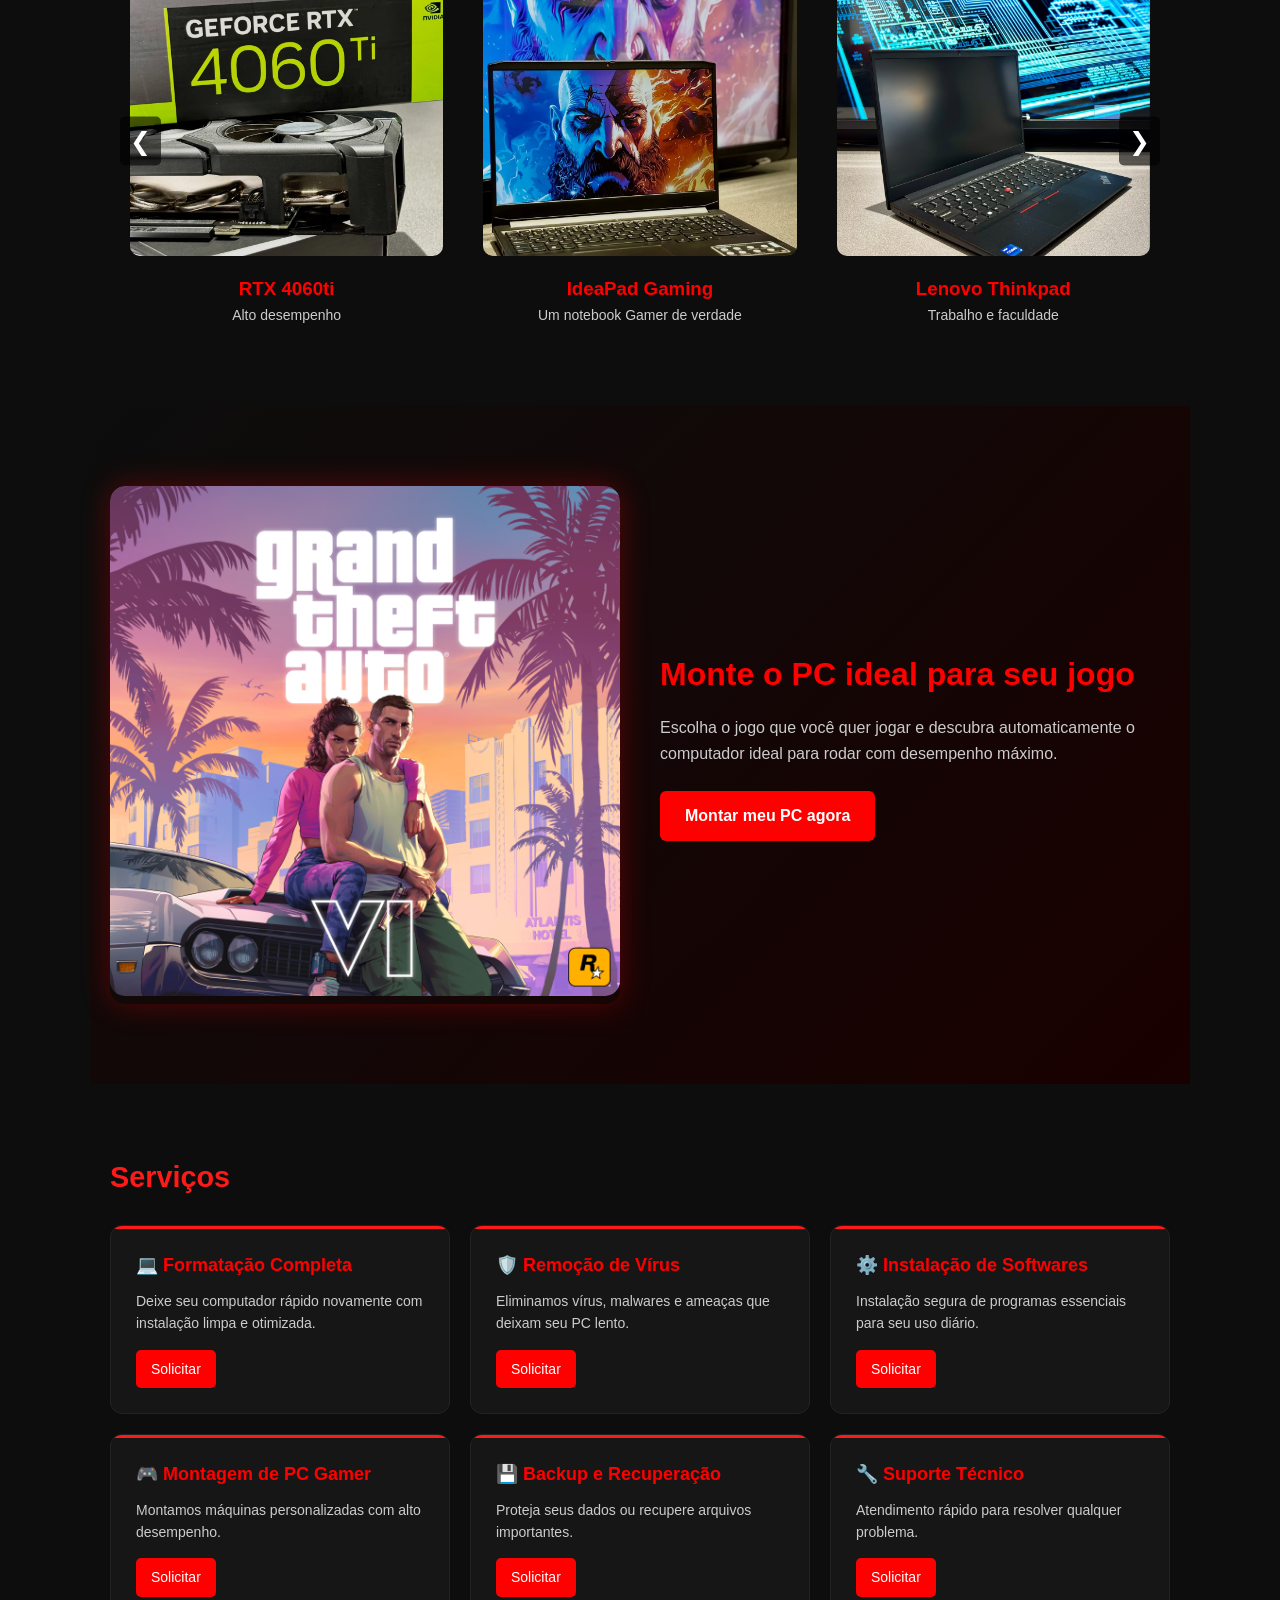
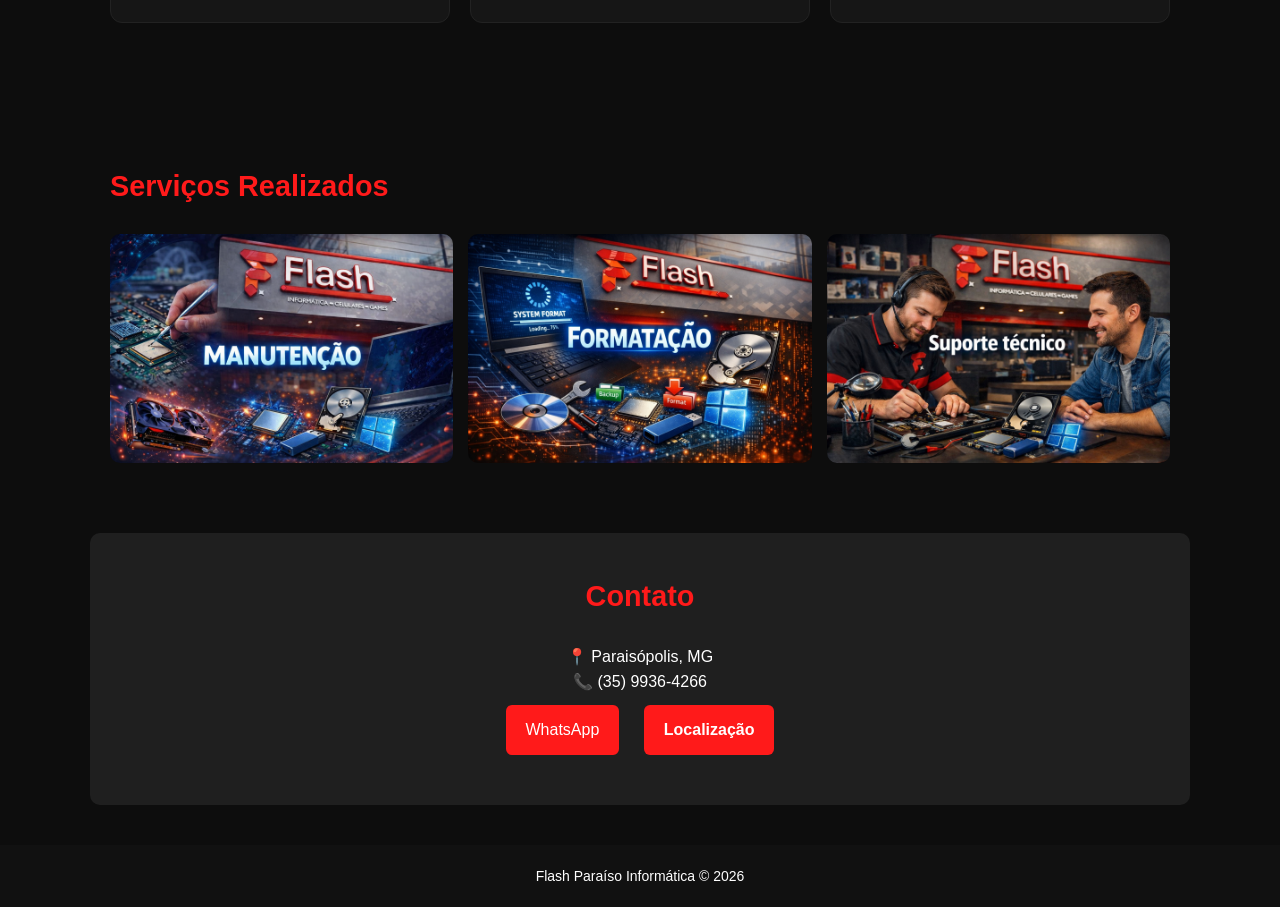
==== commit 900f13d8: "feat: Gerar laudos" ====
--- a/index.html
+++ b/index.html
@@ -23,6 +23,7 @@
       <li><a href="view/pcideal.html">PC Ideal</a></li>
       <li><a href="view/hub_downloads.html">Hub de Downloads</a></li>
       <li><a href="#contato">Contato</a></li>
+      <li><a href="view/laudos.html">Laudos</a></li>
     </ul>
   </nav>
 
